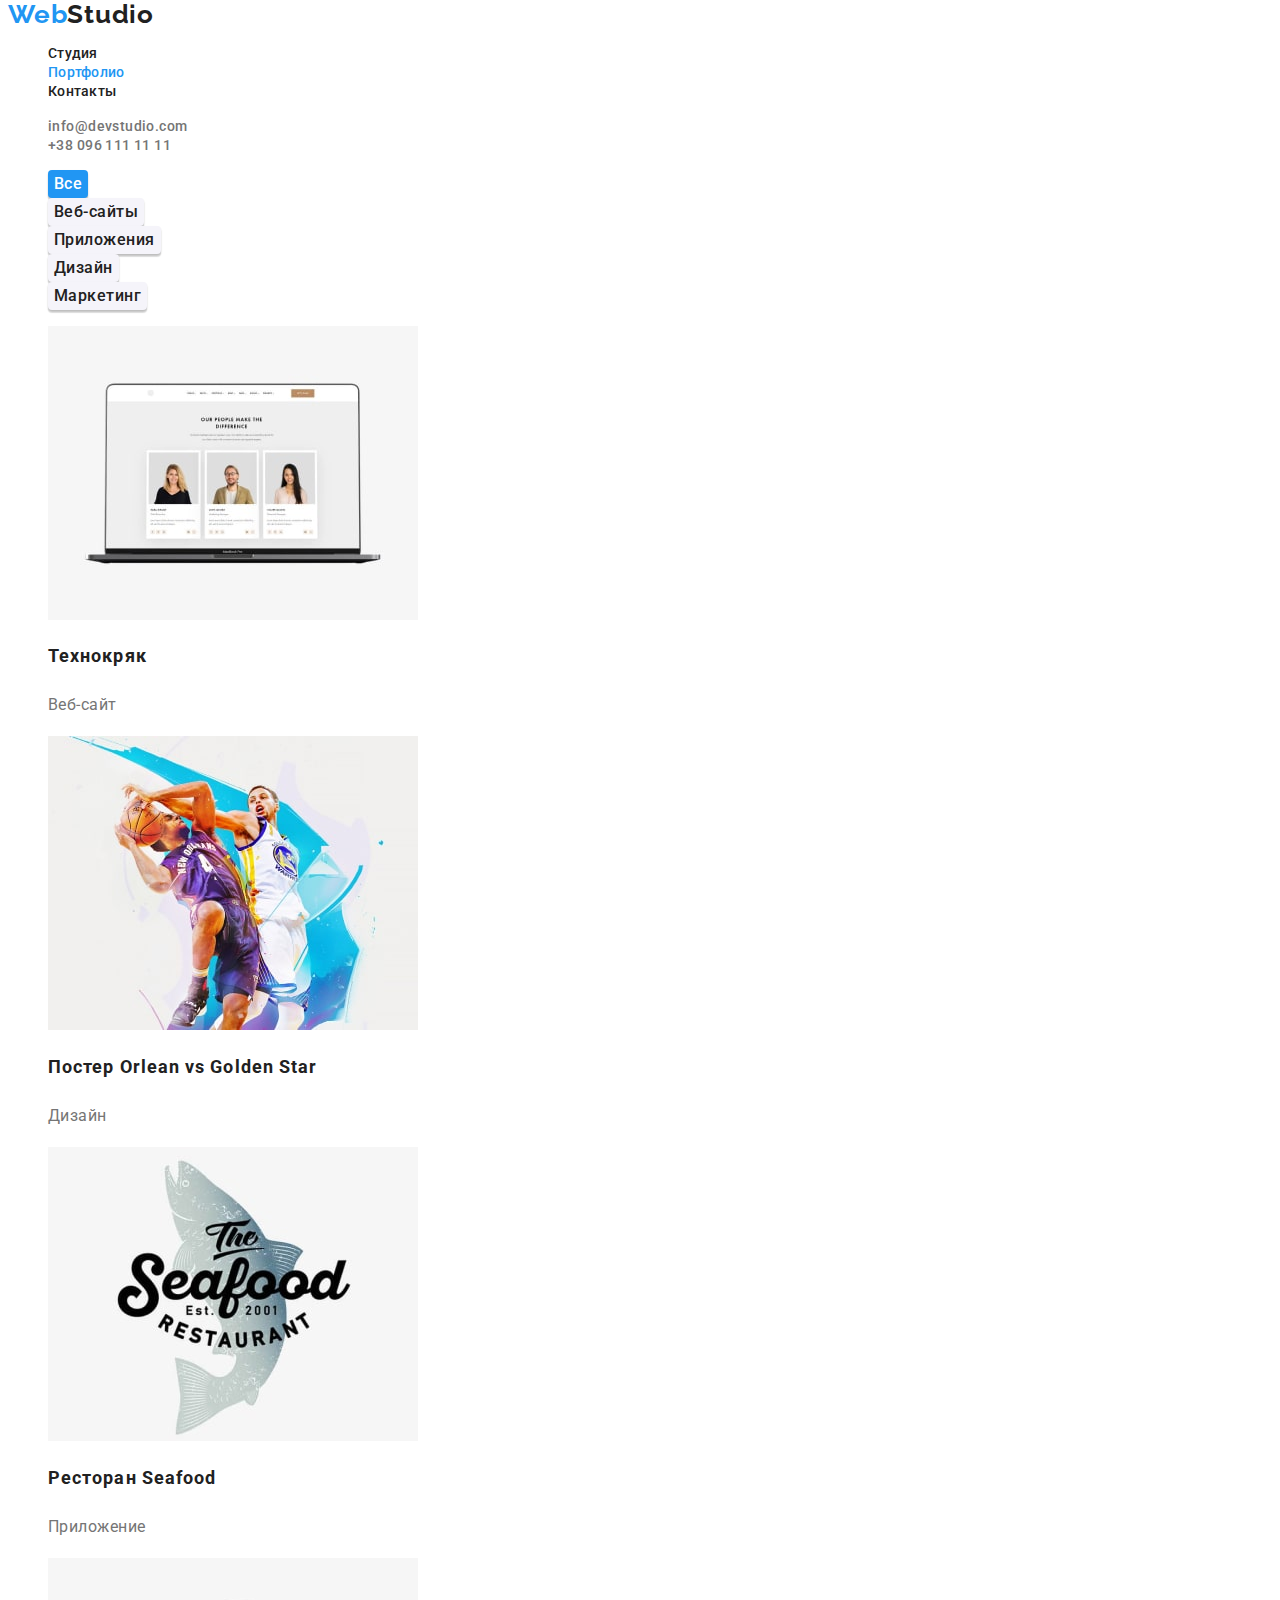
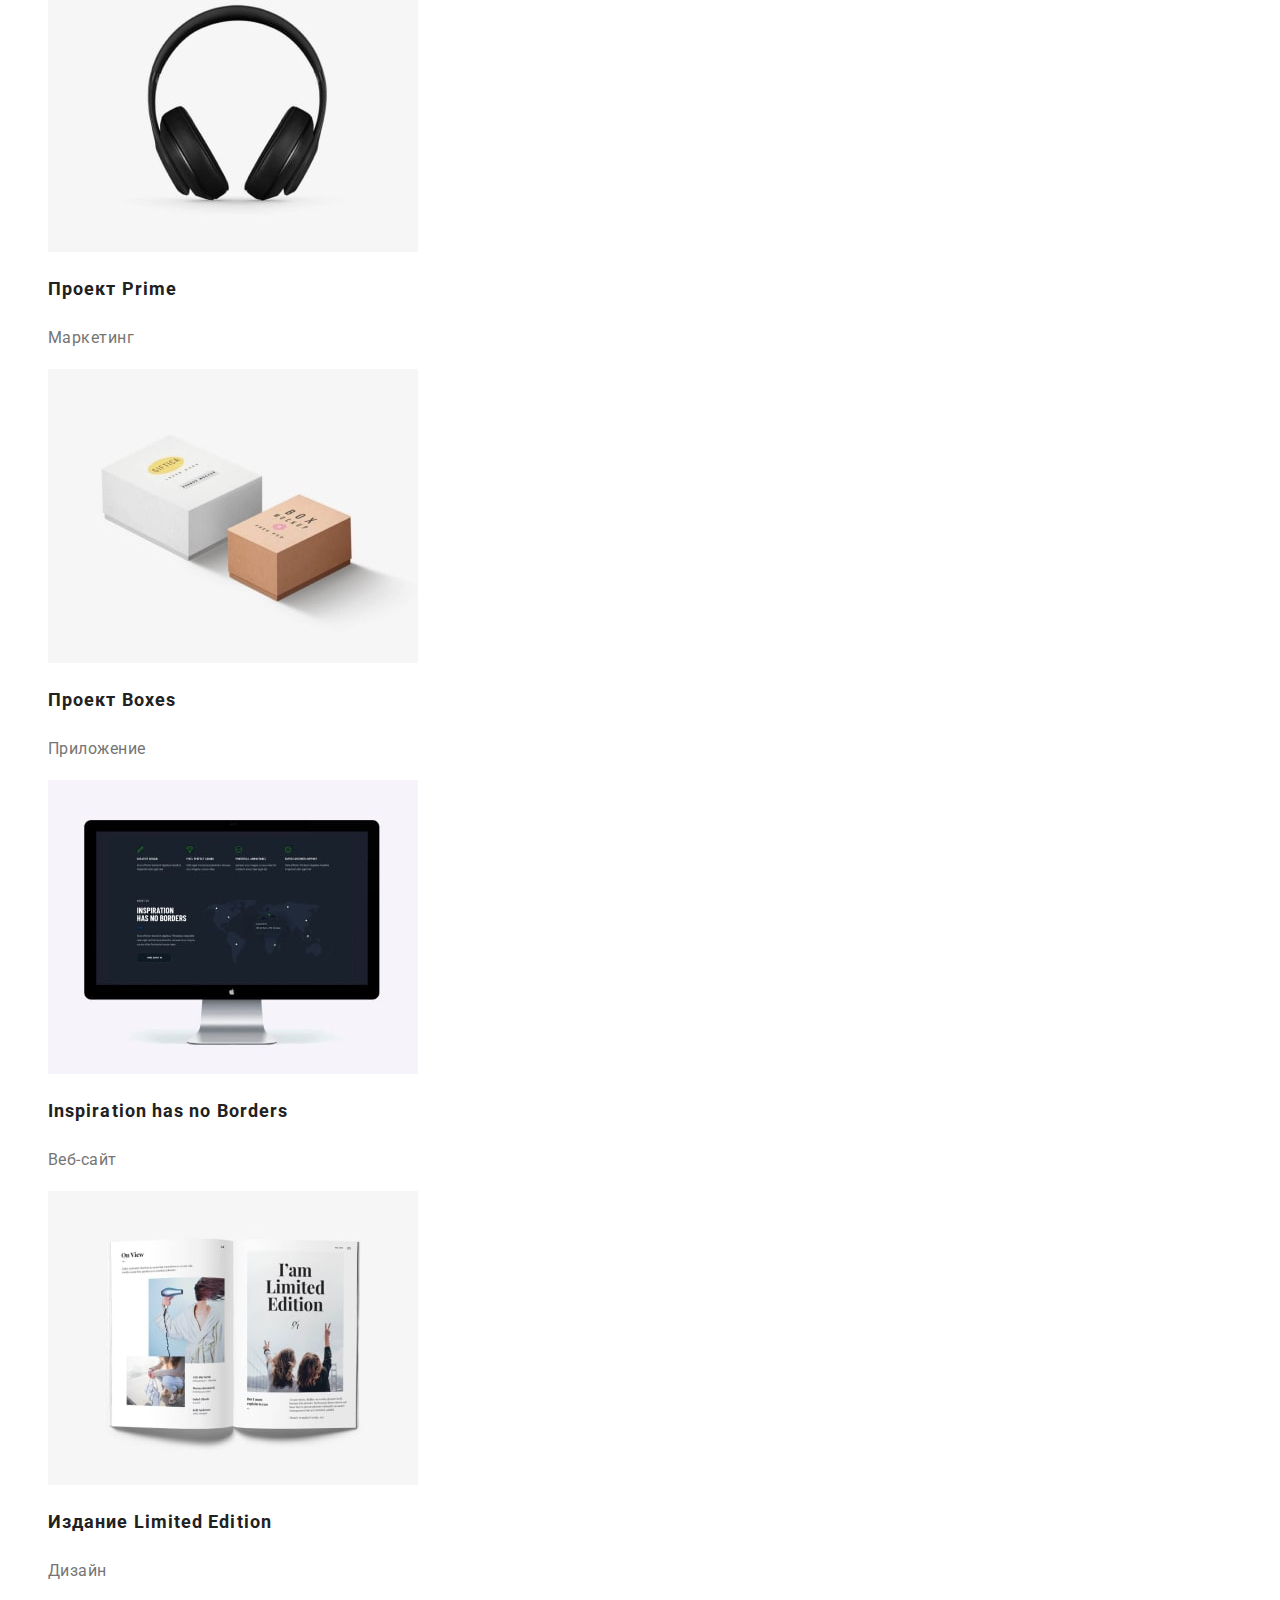
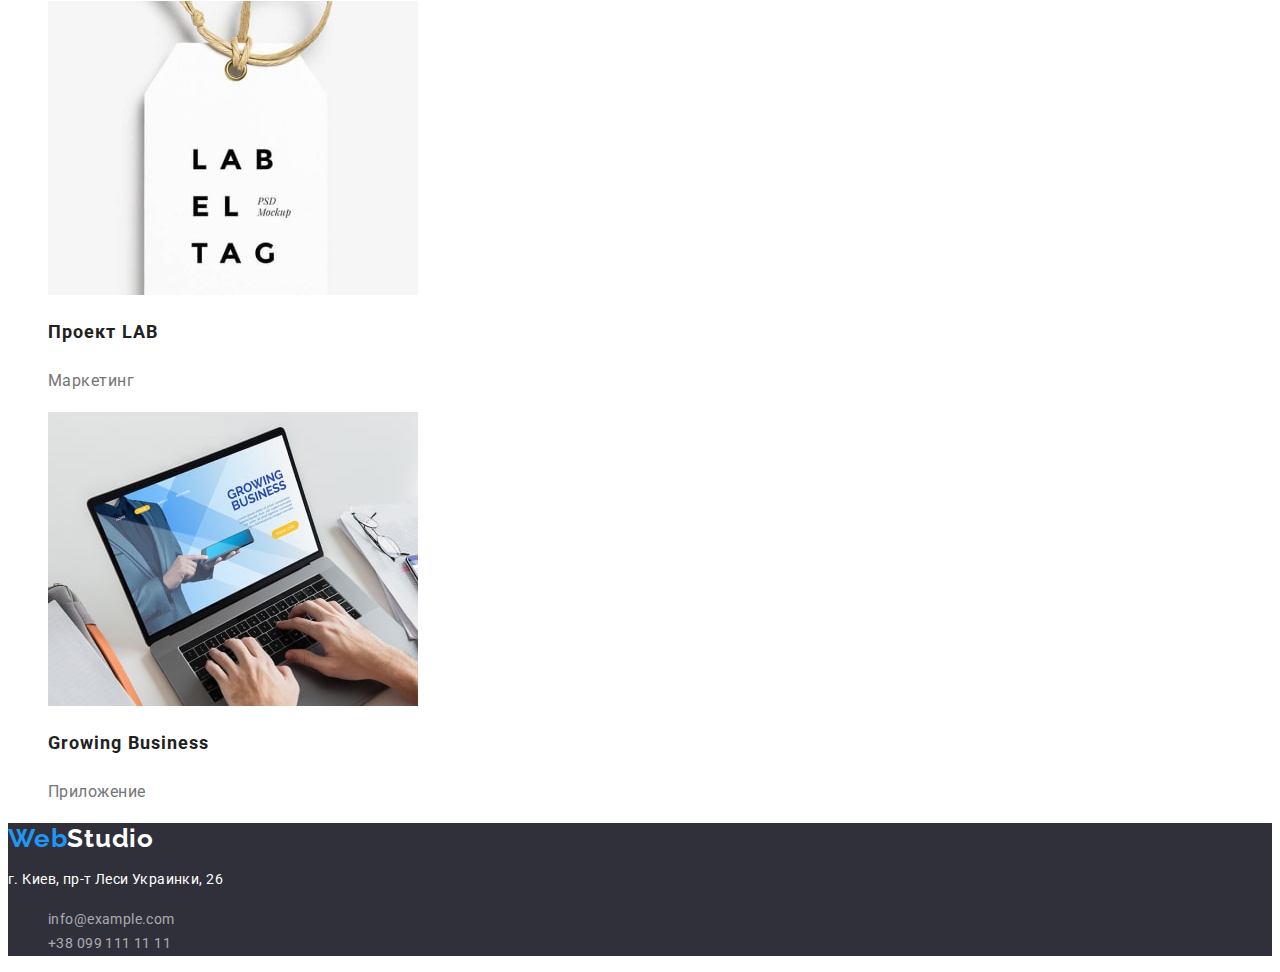
==== portfolio.html @ 0493df03 "add normalize" ====
<!DOCTYPE html>
<html lang="ru">
  <head>
    <meta charset="UTF-8" />
    <meta http-equiv="X-UA-Compatible" content="IE=edge" />
    <meta name="viewport" content="width=device-width, initial-scale=1.0" />
    <title>WebStudio</title>
    <link rel="preconnect" href="https://fonts.googleapis.com" />
    <link rel="preconnect" href="https://fonts.gstatic.com" crossorigin />
    <link
      href="https://fonts.googleapis.com/css2?family=Raleway:wght@700&family=Roboto:wght@400;500;700;900&display=swap"
      rel="stylesheet"
    />
    <link
      rel="stylesheet"
      href="https://cdnjs.cloudflare.com/ajax/libs/modern-normalize/1.1.0/modern-normalize.min.css"
      integrity="sha512-wpPYUAdjBVSE4KJnH1VR1HeZfpl1ub8YT/NKx4PuQ5NmX2tKuGu6U/JRp5y+Y8XG2tV+wKQpNHVUX03MfMFn9Q=="
      crossorigin="anonymous"
      referrerpolicy="no-referrer"
    />
    <link rel="stylesheet" href="./css/styles.css" />
  </head>
  <body>
    <header class="header">
      <a href="./index.html" lang="en" class="header-web link"
        >Web<span class="header-studio">Studio</span>
      </a>
      <nav>
        <ul class="header-list list">
          <li><a href="./index.html" class="header-item link">Студия</a></li>
          <li><a href="./portfolio.html" class="header-item link current">Портфолио</a></li>
          <li><a href="#" class="header-item link">Контакты</a></li>
        </ul>
      </nav>
      <ul class="header-nav list">
        <li>
          <a href="mailto:info@devstudio.com" class="header-email link">info@devstudio.com</a>
        </li>
        <li><a href="tel:+380961111111" class="header-tel link">+38 096 111 11 11</a></li>
      </ul>
    </header>
    <main>
      <section>
        <h1 class="hidden-title visually-hidden">Портфолио</h1>
        <ul class="portfolio-list list">
          <li class="button-item">
            <button type="button" class="portfolio-btn primary pointer">Все</button>
          </li>
          <li class="button-item">
            <button type="button" class="portfolio-btn pointer">Веб-сайты</button>
          </li>
          <li class="button-item">
            <button type="button" class="portfolio-btn pointer">Приложения</button>
          </li>
          <li class="button-item">
            <button type="button" class="portfolio-btn pointer">Дизайн</button>
          </li>
          <li class="button-item">
            <button type="button" class="portfolio-btn pointer">Маркетинг</button>
          </li>
        </ul>
        <ul class="card list">
          <li class="card-item">
            <img src="./images/portfolio-img-1.jpg" alt="website" width="370" height="294" />
            <h2 class="card-subtitle">Технокряк</h2>
            <p class="card-text">Веб-сайт</p>
          </li>
          <li class="card-item">
            <img src="./images/portfolio-img-2.jpg" alt="poster" width="370" height="294" />
            <h2 class="card-subtitle">Постер <span lang="en">Orlean vs Golden Star</span></h2>
            <p class="card-text">Дизайн</p>
          </li>
          <li class="card-item">
            <img src="./images/portfolio-img-3.jpg" alt="restaurant" width="370" height="294" />
            <h2 class="card-subtitle">Ресторан <span lang="en">Seafood</span></h2>
            <p class="card-text">Приложение</p>
          </li>
          <li class="card-item">
            <img src="./images/portfolio-img-4.jpg" alt="headphones" width="370" height="294" />
            <h2 class="card-subtitle">Проект <span lang="en">Prime</span></h2>
            <p class="card-text">Маркетинг</p>
          </li>
          <li class="card-item">
            <img src="./images/portfolio-img-5.jpg" alt="boxes" width="370" height="294" />
            <h2 class="card-subtitle">Проект <span lang="en">Boxes</span></h2>
            <p class="card-text">Приложение</p>
          </li>
          <li class="card-item">
            <img src="./images/portfolio-img-6.jpg" alt="monitor" width="370" height="294" />
            <h2 lang="en" class="card-subtitle">Inspiration has no Borders</h2>
            <p class="card-text">Веб-сайт</p>
          </li>
          <li class="card-item">
            <img src="./images/portfolio-img-7.jpg" alt="book edition" width="370" height="294" />
            <h2 class="card-subtitle">Издание <span lang="en">Limited Edition</span></h2>
            <p class="card-text">Дизайн</p>
          </li>
          <li class="card-item">
            <img src="./images/portfolio-img-8.jpg" alt="project" width="370" height="294" />
            <h2 class="card-subtitle">Проект <span lang="en">LAB</span></h2>
            <p class="card-text">Маркетинг</p>
          </li>
          <li class="card-item">
            <img src="./images/portfolio-img-9.jpg" alt="laptop" width="370" height="294" />
            <h2 lang="en" class="card-subtitle">Growing Business</h2>
            <p class="card-text">Приложение</p>
          </li>
        </ul>
      </section>
    </main>
    <footer class="footer">
      <a href="./index.html" lang="en" class="footer-web link"
        >Web<span class="footer-studio">Studio</span>
      </a>
      <address class="foooter-addresss">
        <p class="footer-text">г. Киев, пр-т Леси Украинки, 26</p>
        <ul class="footer-list list">
          <li><a href="mailto:info@example.com" class="footer-email link">info@example.com</a></li>
          <li><a href="tel:+380991111111" class="footer-tel link">+38 099 111 11 11</a></li>
        </ul>
      </address>
    </footer>
  </body>
</html>
---- css/styles.css ----
:root {
  --background-color: #ffffff;
  --primary-text-color: #757575;
  --title-text-color: #212121;
  --accent-color: #2196f3;
  --primary-btn-color: #ffffff;
  --background-btn-color: #2196f3;
  --accent-bnt-color: #188ce8;
  --background-main-color: #2f303a;
  --main-title-color: #ffffff;
  --section-team-color: #f5f4fa;
  --footer-tel-color: #d9d9d9;
}
body {
  background-color: var(--background-color);
  color: var(--primary-text-color);
  font-family: 'Roboto', sans-serif;
}
.list {
  list-style: none;
}
.link {
  text-decoration: none;
}
.visually-hidden {
  position: absolute;
  width: 1px;
  height: 1px;
  margin: -1px;
  border: 0;
  padding: 0;
  white-space: nowrap;
  clip-path: inset(100%);
  clip: rect(0 0 0 0);
  overflow: hidden;
}
.header {
  background-color: var(--background-color);
}
.header-web {
  font-family: 'Raleway';
  font-style: normal;
  font-weight: 700;
  font-size: 26px;
  line-height: 1.9px;
  letter-spacing: 0.03em;
  color: var(--accent-color);
}
.header-studio {
  font-family: 'Raleway';
  font-style: normal;
  font-weight: 700;
  font-size: 26px;
  line-height: 1.9px;
  letter-spacing: 0.03em;
  color: var(--title-text-color);
}
.header-item {
  font-weight: 500;
  font-size: 14px;
  line-height: 1.14;
  letter-spacing: 0.02em;
  color: var(--title-text-color);
}
.header-item.current,
.header-item:hover,
.header-item:focus,
.header-email:hover,
.header-email:focus,
.header-tel:hover,
.header-tel:focus,
.footer-email:hover,
.footer-email:focus,
.tel:hover,
.tel:focus,
.footer-tel:hover,
.footer-tel:focus {
  color: var(--accent-color);
}

.header-email,
.header-tel {
  font-style: normal;
  font-weight: 500;
  font-size: 14px;
  line-height: 1.14;
  letter-spacing: 0.03em;
  color: var(--primary-text-color);
}

.main,
.footer {
  background-color: var(--background-main-color);
}
.main-title {
  font-weight: 900;
  font-size: 44px;
  line-height: 1.36;
  text-align: center;
  letter-spacing: 0.06em;
  text-transform: uppercase;
  color: var(--main-title-color);
}
.main-btn {
  background: var(--background-btn-color);
  box-shadow: 0px 4px 4px rgba(0, 0, 0, 0.15);
  border-radius: 4px;
  font-family: inherit;
  font-weight: 700;
  font-size: 16px;
  line-height: 1.88;
  display: flex;
  align-items: center;
  text-align: center;
  letter-spacing: 0.06em;
  color: var(--primary-btn-color);
  border: 0;
  cursor: pointer;
}
.main-btn:hover,
.main-btn:focus {
  background-color: var(--accent-bnt-color);
}

/* секции*/
.item-subtitle {
  font-weight: 700;
  font-size: 14px;
  line-height: 1.14;
  letter-spacing: 0.03em;
  text-transform: uppercase;
  color: var(--title-text-color);
}
.section-item {
  background-color: var(--background-color);
  box-shadow: 0px 1px 3px rgba(0, 0, 0, 0.12), 0px 1px 1px rgba(0, 0, 0, 0.14),
    0px 2px 1px rgba(0, 0, 0, 0.2);
  border-radius: 0px 0px 4px 4px;
}
.section-text {
  font-size: 14px;
  line-height: 1.71;
  letter-spacing: 0.03em;
  color: var(--primary-text-color);
}
.section-team {
  background-color: var(--section-team-color);
}
.title {
  font-weight: 700;
  font-size: 36px;
  line-height: 1.16;
  text-align: center;
  letter-spacing: 0.03em;
  color: var(--title-text-color);
}
.title-name {
  font-weight: 500;
  font-size: 16px;
  line-height: 1.18;
  text-align: center;
  letter-spacing: 0.03em;
  color: var(--title-text-color);
}
.title-work {
  font-size: 16px;
  line-height: 1.18;
  text-align: center;
  letter-spacing: 0.03em;
  color: var(--primary-text-color);
}
.tel {
  font-style: normal;
  font-size: 14px;
  line-height: 1.71;
  letter-spacing: 0.03em;
  color: var(--footer-tel-color);
}
/* button potfolio*/
.portfolio-list {
  color: var(--title-text-color);
}
.portfolio-btn {
  box-shadow: 0px 3px 1px rgba(0, 0, 0, 0.1), 0px 1px 2px rgba(0, 0, 0, 0.08),
    0px 2px 2px rgba(0, 0, 0, 0.12);
  border-radius: 4px;
  background-color: #f5f4fa;
  border: 0;
  font-family: inherit;
  font-style: normal;
  font-weight: 500;
  font-size: 16px;
  line-height: 1.62;
  text-align: center;
  letter-spacing: 0.03em;
  color: var(--title-text-color);
}
.portfolio-btn:hover,
.portfolio-btn:focus {
  background-color: var(--background-btn-color);
  color: var(--primary-btn-color);
}
.portfolio-btn.primary {
  background-color: var(--background-btn-color);
  color: var(--primary-btn-color);
  box-shadow: 0px 3px 1px rgba(0, 0, 0, 0.1), 0px 1px 2px rgba(0, 0, 0, 0.08),
    0px 2px 2px rgba(0, 0, 0, 0.12);
  border-radius: 4px;
}
.card-subtitle {
  font-weight: 700;
  font-size: 18px;
  line-height: 2;
  letter-spacing: 0.06em;
  color: var(--title-text-color);
}
.card-text {
  font-size: 16px;
  line-height: 1.87;
  letter-spacing: 0.03em;
  color: var(--primary-text-color);
}
/*footer*/
.footer-web {
  font-family: 'Raleway';
  font-style: normal;
  font-weight: 700;
  font-size: 26px;
  line-height: 1.19;
  letter-spacing: 0.03em;
  color: var(--accent-color);
}
.footer-studio {
  font-family: 'Raleway';
  font-style: normal;
  font-weight: 700;
  font-size: 26px;
  line-height: 1.19;
  letter-spacing: 0.03em;
  color: var(--main-title-color);
}
.footer-text {
  font-style: normal;
  font-size: 14px;
  line-height: 1.71;
  letter-spacing: 0.03em;
  color: var(--main-title-color);
}
.footer-email,
.footer-tel {
  font-style: normal;
  font-size: 14px;
  line-height: 1.71;
  letter-spacing: 0.03em;
  color: rgba(255, 255, 255, 0.6);
}
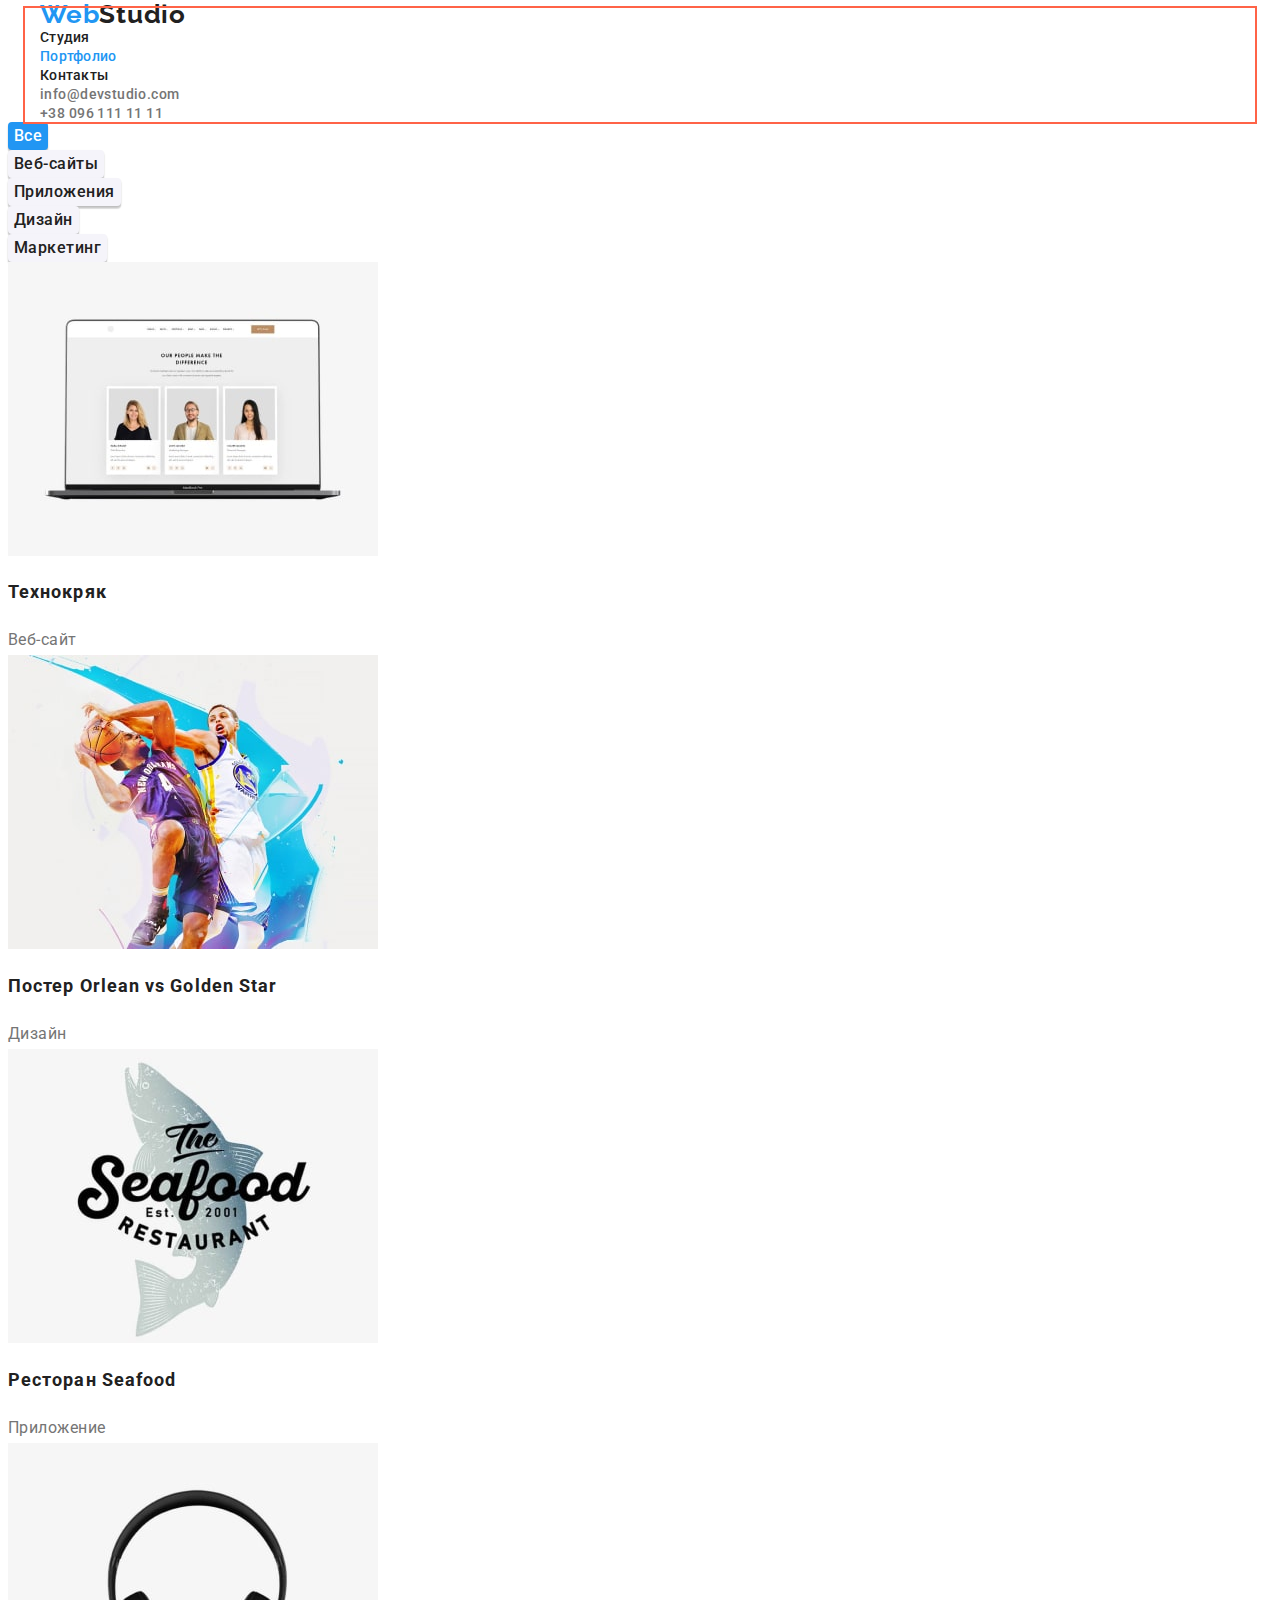
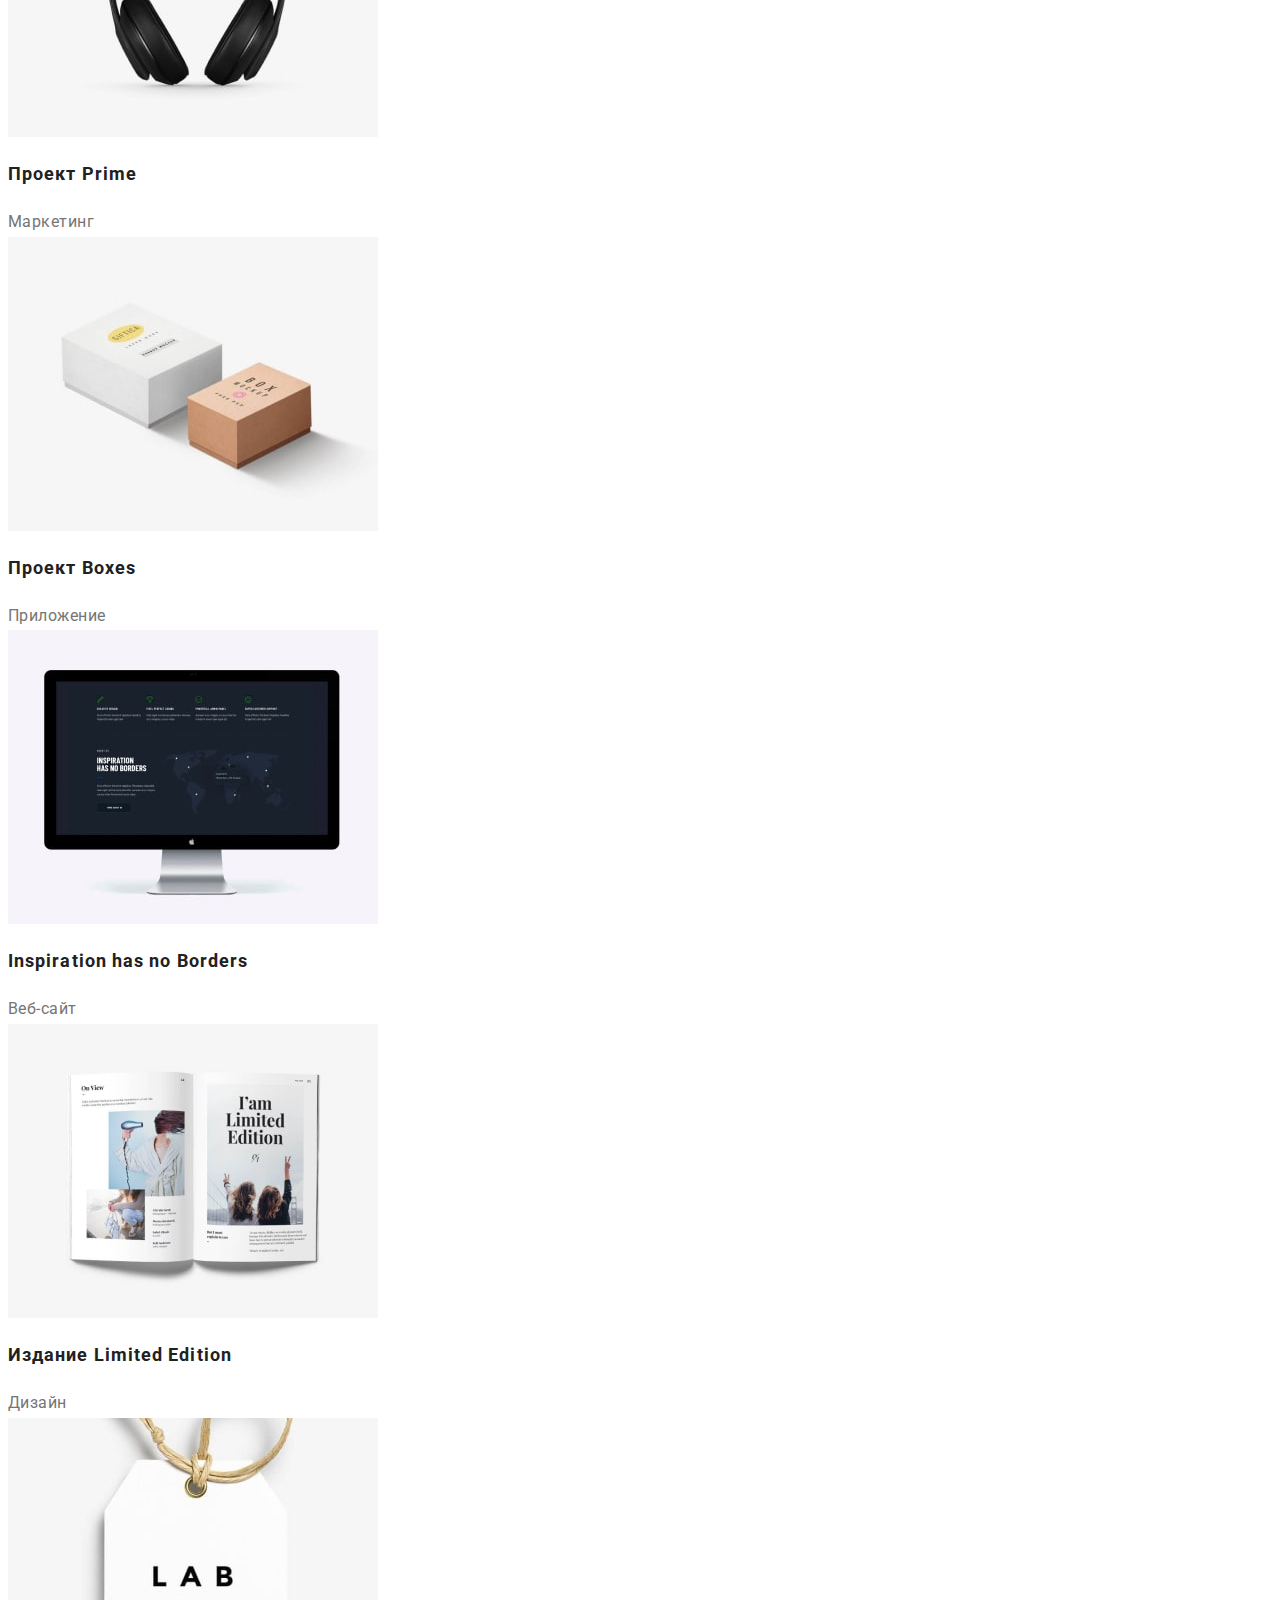
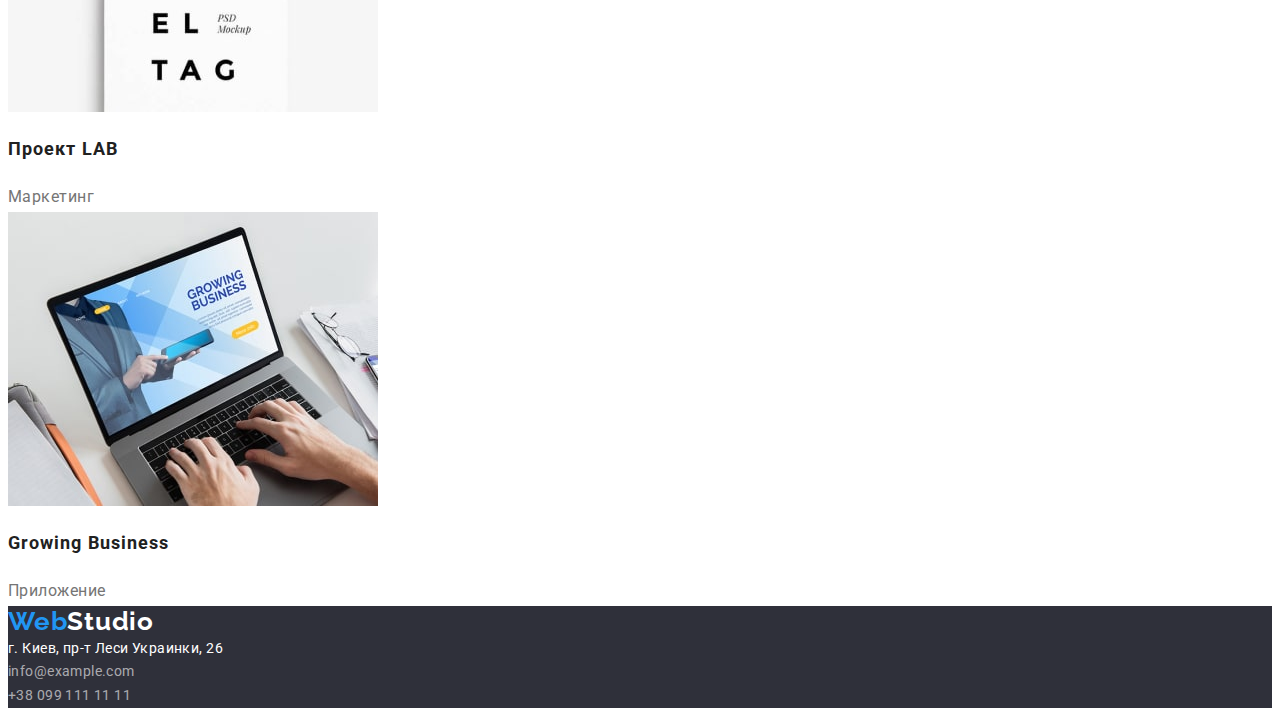
==== commit 847392a6: "positioning studia" ====
--- a/portfolio.html
+++ b/portfolio.html
@@ -22,22 +22,24 @@
   </head>
   <body>
     <header class="header">
-      <a href="./index.html" lang="en" class="header-web link"
-        >Web<span class="header-studio">Studio</span>
-      </a>
-      <nav>
-        <ul class="header-list list">
-          <li><a href="./index.html" class="header-item link">Студия</a></li>
-          <li><a href="./portfolio.html" class="header-item link current">Портфолио</a></li>
-          <li><a href="#" class="header-item link">Контакты</a></li>
+      <div class="container">
+        <nav>
+          <a href="./index.html" lang="en" class="header-web link"
+            >Web<span class="header-studio">Studio</span>
+          </a>
+          <ul class="header-list list">
+            <li><a href="./index.html" class="header-item link">Студия</a></li>
+            <li><a href="./portfolio.html" class="header-item link current">Портфолио</a></li>
+            <li><a href="#" class="header-item link">Контакты</a></li>
+          </ul>
+        </nav>
+        <ul class="header-nav list">
+          <li>
+            <a href="mailto:info@devstudio.com" class="header-email link">info@devstudio.com</a>
+          </li>
+          <li><a href="tel:+380961111111" class="header-tel link">+38 096 111 11 11</a></li>
         </ul>
-      </nav>
-      <ul class="header-nav list">
-        <li>
-          <a href="mailto:info@devstudio.com" class="header-email link">info@devstudio.com</a>
-        </li>
-        <li><a href="tel:+380961111111" class="header-tel link">+38 096 111 11 11</a></li>
-      </ul>
+      </div>
     </header>
     <main>
       <section>
--- a/css/styles.css
+++ b/css/styles.css
@@ -17,6 +17,8 @@
   font-family: 'Roboto', sans-serif;
 }
 .list {
+  margin: 0;
+  padding: 0;
   list-style: none;
 }
 .link {
@@ -37,6 +39,27 @@
 .header {
   background-color: var(--background-color);
 }
+p,
+h1,
+h1,
+h3,
+h4,
+h5,
+h6 {
+  margin: 0;
+}
+ul {
+  margin: 0;
+  padding-left: 0;
+}
+.container {
+  margin-left: auto;
+  margin-right: auto;
+  max-width: 1200px;
+  padding-left: 15px;
+  padding-right: 15px;
+  outline: 2px solid tomato;
+}
 .header-web {
   font-family: 'Raleway';
   font-style: normal;
@@ -56,6 +79,8 @@
   color: var(--title-text-color);
 }
 .header-item {
+  margin-left: auto;
+
   font-weight: 500;
   font-size: 14px;
   line-height: 1.14;
@@ -88,11 +113,22 @@
   color: var(--primary-text-color);
 }
 
-.main,
+.main {
+  background-color: var(--background-main-color);
+  padding-top: 200px;
+  padding-bottom: 200px;
+}
+
 .footer {
   background-color: var(--background-main-color);
 }
+
+.main .container {
+  width: 696px;
+}
 .main-title {
+  margin-bottom: 30px;
+
   font-weight: 900;
   font-size: 44px;
   line-height: 1.36;
@@ -102,6 +138,10 @@
   color: var(--main-title-color);
 }
 .main-btn {
+  display: block;
+  margin: 0 auto;
+  padding: 10px 32px;
+
   background: var(--background-btn-color);
   box-shadow: 0px 4px 4px rgba(0, 0, 0, 0.15);
   border-radius: 4px;
@@ -123,7 +163,16 @@
 }
 
 /* секции*/
+.features {
+  padding: 94px 0;
+}
+.work {
+  padding-bottom: 94px;
+}
+
 .item-subtitle {
+  margin-bottom: 10px;
+
   font-weight: 700;
   font-size: 14px;
   line-height: 1.14;
@@ -144,9 +193,14 @@
   color: var(--primary-text-color);
 }
 .section-team {
+  padding-bottom: 94px;
   background-color: var(--section-team-color);
 }
 .title {
+  padding-top: 94px;
+  margin-top: 0;
+  margin-bottom: 50px;
+
   font-weight: 700;
   font-size: 36px;
   line-height: 1.16;
@@ -155,6 +209,9 @@
   color: var(--title-text-color);
 }
 .title-name {
+  margin-top: 30px;
+  margin-bottom: 10px;
+
   font-weight: 500;
   font-size: 16px;
   line-height: 1.18;
@@ -163,6 +220,7 @@
   color: var(--title-text-color);
 }
 .title-work {
+  padding-bottom: 30px;
   font-size: 16px;
   line-height: 1.18;
   text-align: center;
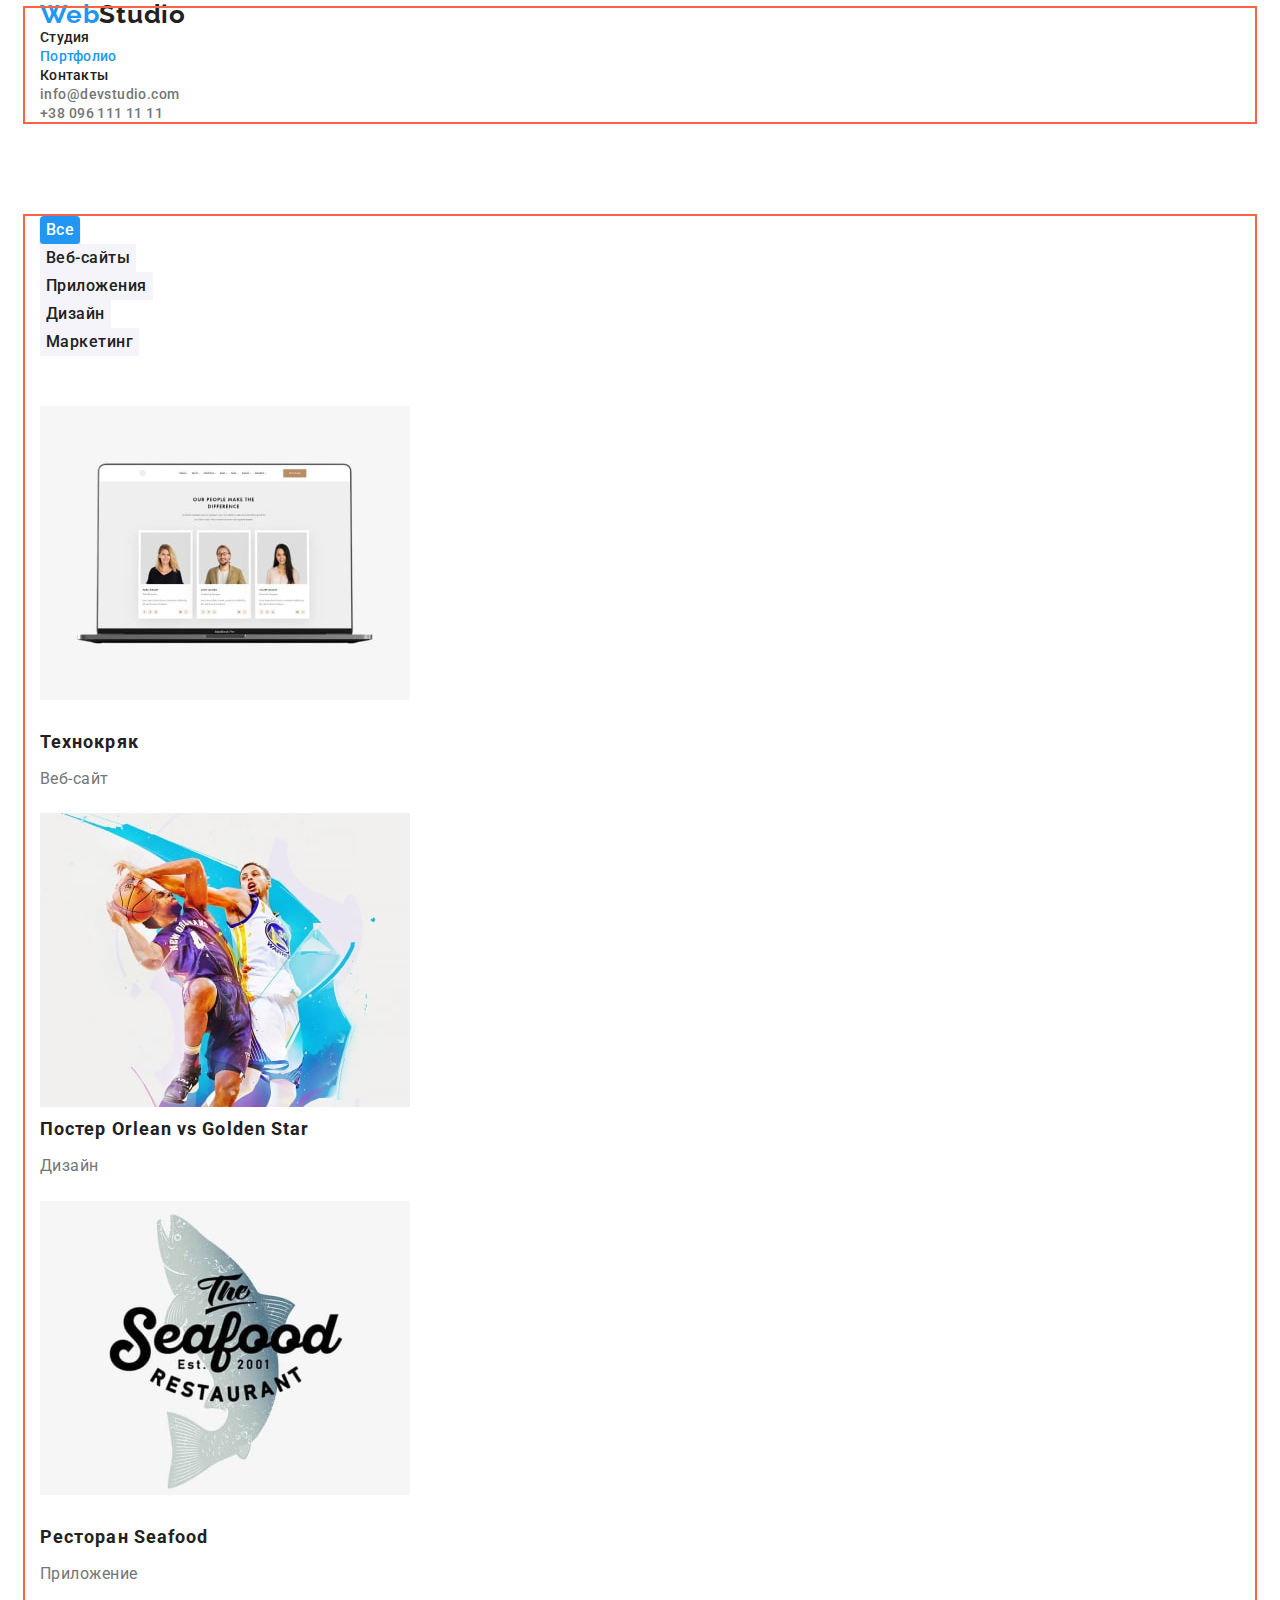
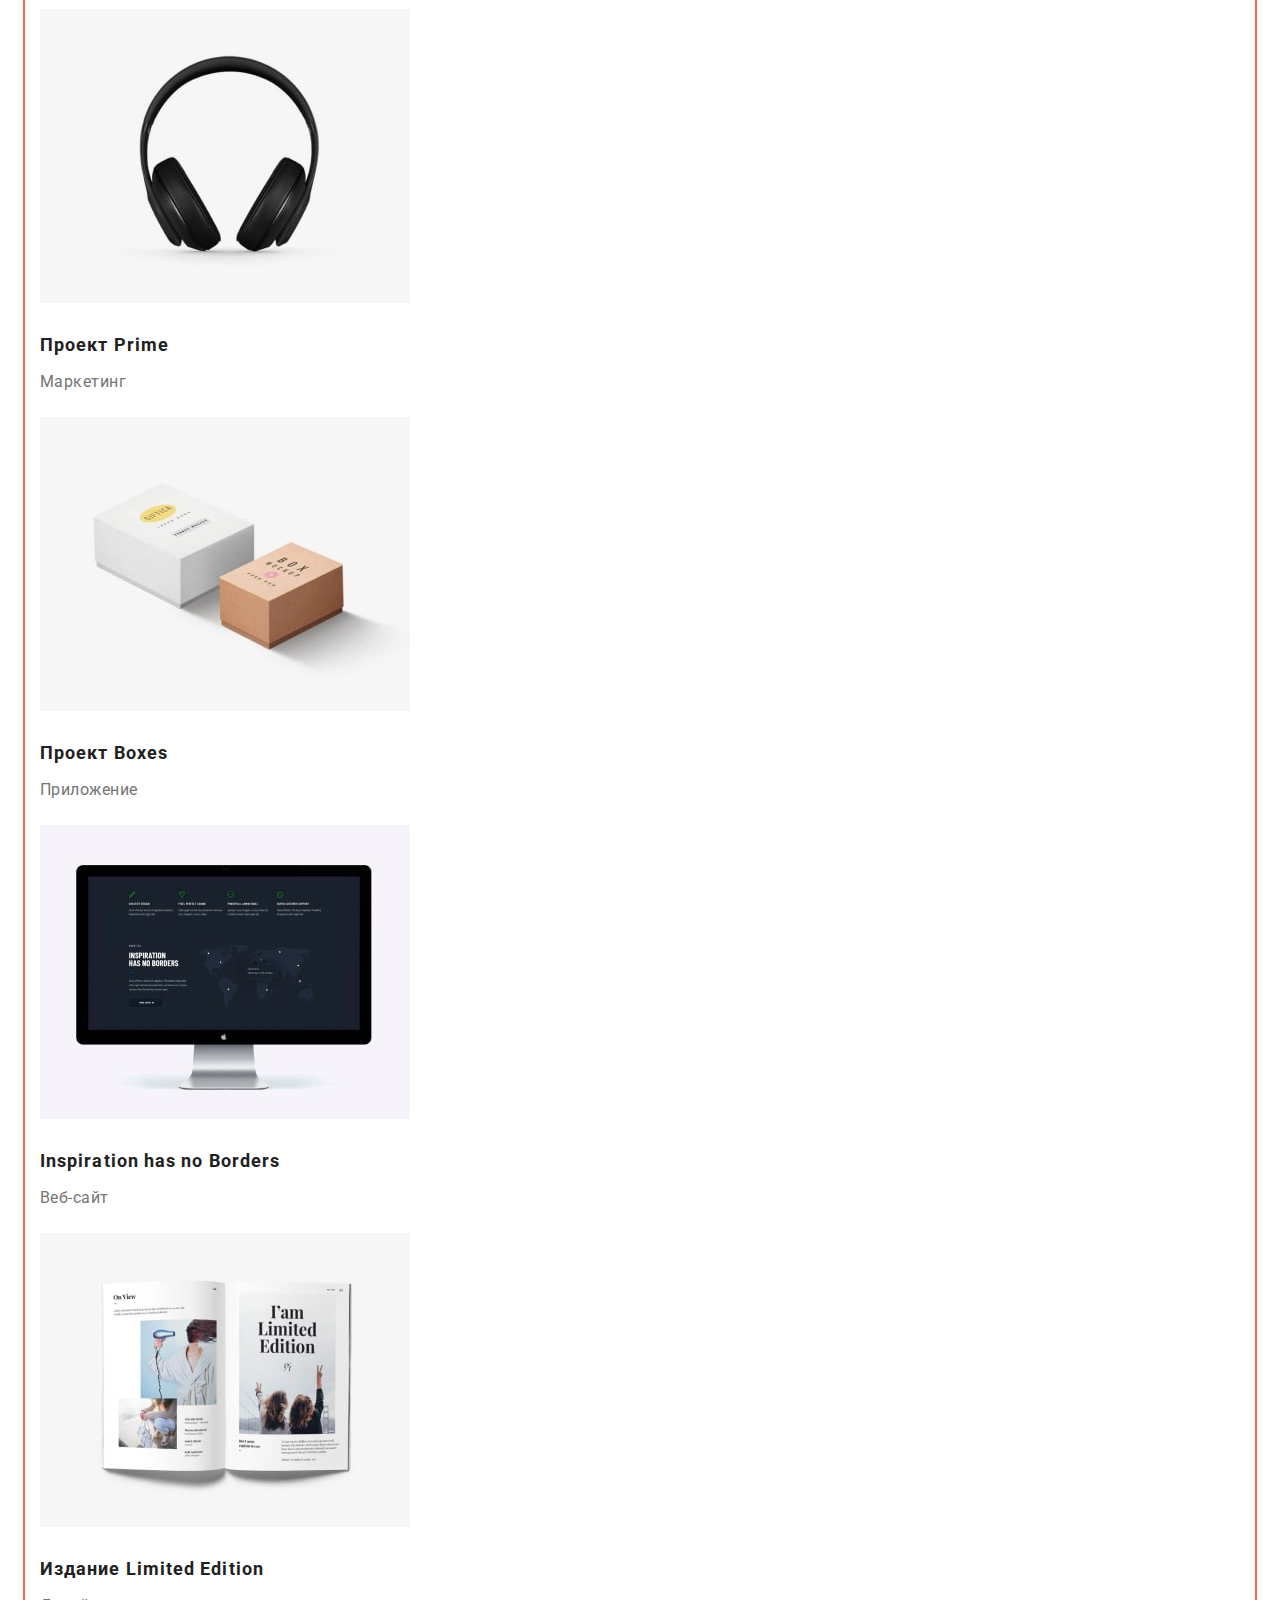
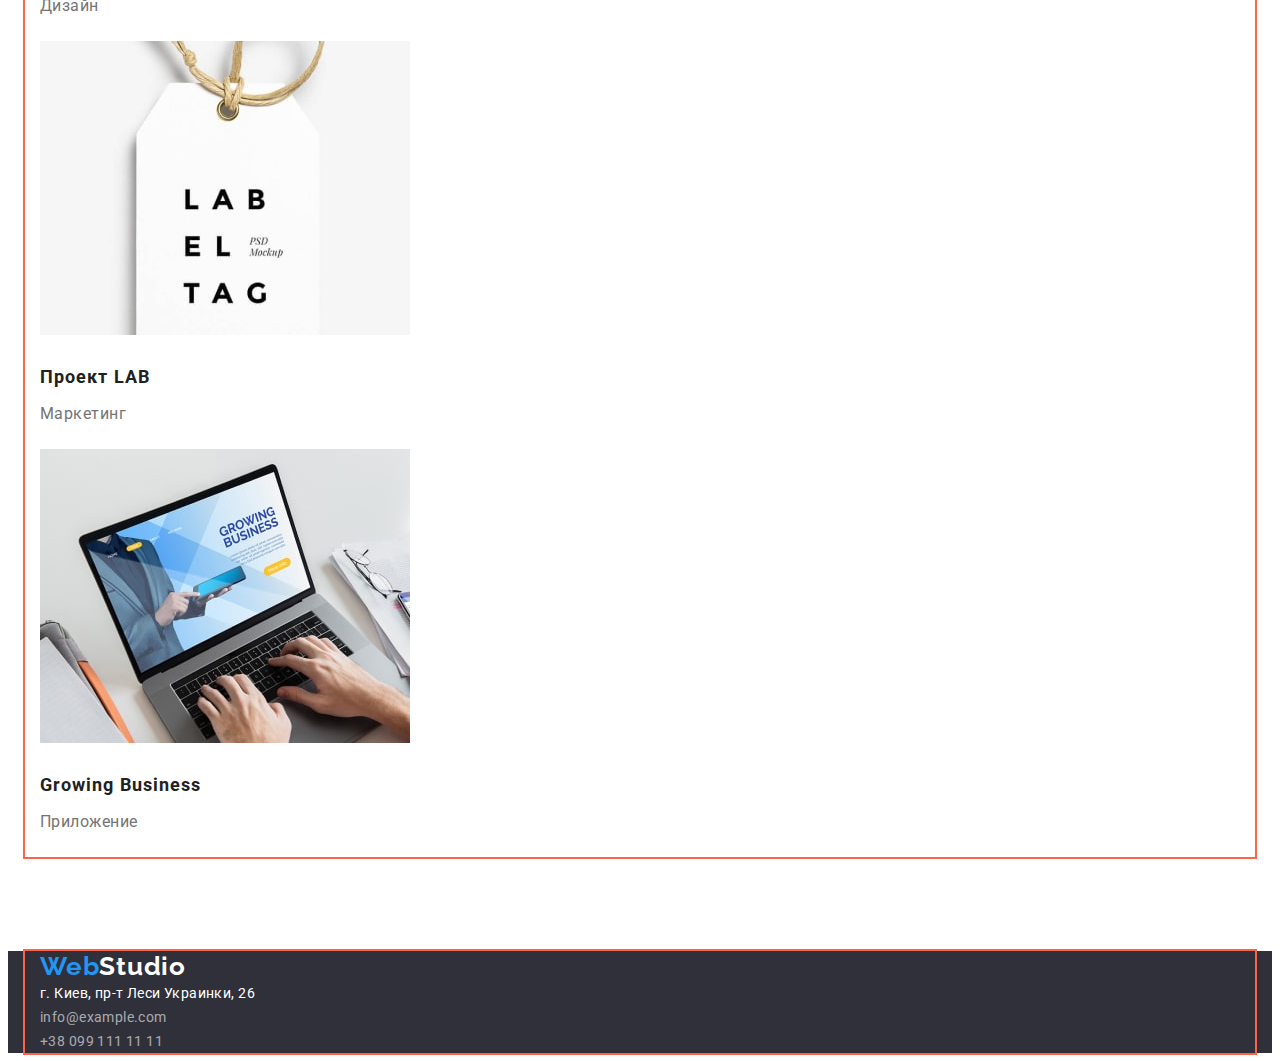
==== commit 7e813b9f: "positioning portfolio" ====
--- a/portfolio.html
+++ b/portfolio.html
@@ -21,7 +21,7 @@
     <link rel="stylesheet" href="./css/styles.css" />
   </head>
   <body>
-    <header class="header">
+    <header class="header page-header">
       <div class="container">
         <nav>
           <a href="./index.html" lang="en" class="header-web link"
@@ -42,85 +42,139 @@
       </div>
     </header>
     <main>
-      <section>
-        <h1 class="hidden-title visually-hidden">Портфолио</h1>
-        <ul class="portfolio-list list">
-          <li class="button-item">
-            <button type="button" class="portfolio-btn primary pointer">Все</button>
-          </li>
-          <li class="button-item">
-            <button type="button" class="portfolio-btn pointer">Веб-сайты</button>
-          </li>
-          <li class="button-item">
-            <button type="button" class="portfolio-btn pointer">Приложения</button>
-          </li>
-          <li class="button-item">
-            <button type="button" class="portfolio-btn pointer">Дизайн</button>
-          </li>
-          <li class="button-item">
-            <button type="button" class="portfolio-btn pointer">Маркетинг</button>
-          </li>
-        </ul>
-        <ul class="card list">
-          <li class="card-item">
-            <img src="./images/portfolio-img-1.jpg" alt="website" width="370" height="294" />
-            <h2 class="card-subtitle">Технокряк</h2>
-            <p class="card-text">Веб-сайт</p>
-          </li>
-          <li class="card-item">
-            <img src="./images/portfolio-img-2.jpg" alt="poster" width="370" height="294" />
-            <h2 class="card-subtitle">Постер <span lang="en">Orlean vs Golden Star</span></h2>
-            <p class="card-text">Дизайн</p>
-          </li>
-          <li class="card-item">
-            <img src="./images/portfolio-img-3.jpg" alt="restaurant" width="370" height="294" />
-            <h2 class="card-subtitle">Ресторан <span lang="en">Seafood</span></h2>
-            <p class="card-text">Приложение</p>
-          </li>
-          <li class="card-item">
-            <img src="./images/portfolio-img-4.jpg" alt="headphones" width="370" height="294" />
-            <h2 class="card-subtitle">Проект <span lang="en">Prime</span></h2>
-            <p class="card-text">Маркетинг</p>
-          </li>
-          <li class="card-item">
-            <img src="./images/portfolio-img-5.jpg" alt="boxes" width="370" height="294" />
-            <h2 class="card-subtitle">Проект <span lang="en">Boxes</span></h2>
-            <p class="card-text">Приложение</p>
-          </li>
-          <li class="card-item">
-            <img src="./images/portfolio-img-6.jpg" alt="monitor" width="370" height="294" />
-            <h2 lang="en" class="card-subtitle">Inspiration has no Borders</h2>
-            <p class="card-text">Веб-сайт</p>
-          </li>
-          <li class="card-item">
-            <img src="./images/portfolio-img-7.jpg" alt="book edition" width="370" height="294" />
-            <h2 class="card-subtitle">Издание <span lang="en">Limited Edition</span></h2>
-            <p class="card-text">Дизайн</p>
-          </li>
-          <li class="card-item">
-            <img src="./images/portfolio-img-8.jpg" alt="project" width="370" height="294" />
-            <h2 class="card-subtitle">Проект <span lang="en">LAB</span></h2>
-            <p class="card-text">Маркетинг</p>
-          </li>
-          <li class="card-item">
-            <img src="./images/portfolio-img-9.jpg" alt="laptop" width="370" height="294" />
-            <h2 lang="en" class="card-subtitle">Growing Business</h2>
-            <p class="card-text">Приложение</p>
-          </li>
-        </ul>
+      <section class="projects">
+        <div class="container">
+          <h1 class="hidden-title visually-hidden">Портфолио</h1>
+          <ul class="portfolio-list list">
+            <li class="button-item">
+              <button type="button" class="portfolio-btn primary pointer">Все</button>
+            </li>
+            <li class="button-item">
+              <button type="button" class="portfolio-btn pointer">Веб-сайты</button>
+            </li>
+            <li class="button-item">
+              <button type="button" class="portfolio-btn pointer">Приложения</button>
+            </li>
+            <li class="button-item">
+              <button type="button" class="portfolio-btn pointer">Дизайн</button>
+            </li>
+            <li class="button-item">
+              <button type="button" class="portfolio-btn pointer">Маркетинг</button>
+            </li>
+          </ul>
+          <ul class="card list">
+            <li class="card-item">
+              <img
+                src="./images/portfolio-img-1.jpg"
+                alt="website"
+                width="370"
+                height="294"
+                class="card-link"
+              />
+              <h2 class="card-subtitle">Технокряк</h2>
+              <p class="card-text">Веб-сайт</p>
+            </li>
+            <li class="card-item">
+              <img src="./images/portfolio-img-2.jpg" alt="poster" width="370" height="294" />
+              <h2 class="card-subtitle">Постер <span lang="en">Orlean vs Golden Star</span></h2>
+              <p class="card-text">Дизайн</p>
+            </li>
+            <li class="card-item">
+              <img
+                src="./images/portfolio-img-3.jpg"
+                alt="restaurant"
+                width="370"
+                height="294"
+                class="card-link"
+              />
+              <h2 class="card-subtitle">Ресторан <span lang="en">Seafood</span></h2>
+              <p class="card-text">Приложение</p>
+            </li>
+            <li class="card-item">
+              <img
+                src="./images/portfolio-img-4.jpg"
+                alt="headphones"
+                width="370"
+                height="294"
+                class="card-link"
+              />
+              <h2 class="card-subtitle">Проект <span lang="en">Prime</span></h2>
+              <p class="card-text">Маркетинг</p>
+            </li>
+            <li class="card-item">
+              <img
+                src="./images/portfolio-img-5.jpg"
+                alt="boxes"
+                width="370"
+                height="294"
+                class="card-link"
+              />
+              <h2 class="card-subtitle">Проект <span lang="en">Boxes</span></h2>
+              <p class="card-text">Приложение</p>
+            </li>
+            <li class="card-item">
+              <img
+                src="./images/portfolio-img-6.jpg"
+                alt="monitor"
+                width="370"
+                height="294"
+                class="card-link"
+              />
+              <h2 lang="en" class="card-subtitle">Inspiration has no Borders</h2>
+              <p class="card-text">Веб-сайт</p>
+            </li>
+            <li class="card-item">
+              <img
+                src="./images/portfolio-img-7.jpg"
+                alt="book edition"
+                width="370"
+                height="294"
+                class="card-link"
+              />
+              <h2 class="card-subtitle">Издание <span lang="en">Limited Edition</span></h2>
+              <p class="card-text">Дизайн</p>
+            </li>
+            <li class="card-item">
+              <img
+                src="./images/portfolio-img-8.jpg"
+                alt="project"
+                width="370"
+                height="294"
+                class="card-link"
+              />
+              <h2 class="card-subtitle">Проект <span lang="en">LAB</span></h2>
+              <p class="card-text">Маркетинг</p>
+            </li>
+            <li class="card-item">
+              <img
+                src="./images/portfolio-img-9.jpg"
+                alt="laptop"
+                width="370"
+                height="294"
+                class="card-link"
+              />
+              <h2 lang="en" class="card-subtitle">Growing Business</h2>
+              <p class="card-text">Приложение</p>
+            </li>
+          </ul>
+        </div>
       </section>
     </main>
     <footer class="footer">
-      <a href="./index.html" lang="en" class="footer-web link"
-        >Web<span class="footer-studio">Studio</span>
-      </a>
-      <address class="foooter-addresss">
-        <p class="footer-text">г. Киев, пр-т Леси Украинки, 26</p>
-        <ul class="footer-list list">
-          <li><a href="mailto:info@example.com" class="footer-email link">info@example.com</a></li>
-          <li><a href="tel:+380991111111" class="footer-tel link">+38 099 111 11 11</a></li>
-        </ul>
-      </address>
+      <div class="container">
+        <a href="./index.html" lang="en" class="footer-web link"
+          >Web<span class="footer-studio">Studio</span>
+        </a>
+        <address class="foooter-addresss">
+          <p class="footer-text">г. Киев, пр-т Леси Украинки, 26</p>
+          <ul class="footer-list list">
+            <li>
+              <a href="mailto:info@example.com" class="footer-email link">info@example.com</a>
+            </li>
+            <li><a href="tel:+380991111111" class="footer-tel link">+38 099 111 11 11</a></li>
+          </ul>
+        </address>
+      </div>
     </footer>
   </body>
 </html>
--- a/css/styles.css
+++ b/css/styles.css
@@ -41,7 +41,7 @@
 }
 p,
 h1,
-h1,
+h2,
 h3,
 h4,
 h5,
@@ -235,26 +235,33 @@
   color: var(--footer-tel-color);
 }
 /* button potfolio*/
+.page-header {
+  margin-bottom: 94px;
+}
+.projects {
+  padding-bottom: 94px;
+}
 .portfolio-list {
+  margin-bottom: 50px;
   color: var(--title-text-color);
 }
 .portfolio-btn {
+  background-color: #f5f4fa;
+  border: 0;
+  font-family: inherit;
+  font-style: normal;
+  font-weight: 500;
+  font-size: 16px;
+  line-height: 1.62;
+  text-align: center;
+  letter-spacing: 0.03em;
+  color: var(--title-text-color);
+}
+.portfolio-btn:hover,
+.portfolio-btn:focus {
   box-shadow: 0px 3px 1px rgba(0, 0, 0, 0.1), 0px 1px 2px rgba(0, 0, 0, 0.08),
     0px 2px 2px rgba(0, 0, 0, 0.12);
   border-radius: 4px;
-  background-color: #f5f4fa;
-  border: 0;
-  font-family: inherit;
-  font-style: normal;
-  font-weight: 500;
-  font-size: 16px;
-  line-height: 1.62;
-  text-align: center;
-  letter-spacing: 0.03em;
-  color: var(--title-text-color);
-}
-.portfolio-btn:hover,
-.portfolio-btn:focus {
   background-color: var(--background-btn-color);
   color: var(--primary-btn-color);
 }
@@ -266,6 +273,8 @@
   border-radius: 4px;
 }
 .card-subtitle {
+  margin-bottom: 4px;
+
   font-weight: 700;
   font-size: 18px;
   line-height: 2;
@@ -273,10 +282,15 @@
   color: var(--title-text-color);
 }
 .card-text {
+  padding-bottom: 20px;
+
   font-size: 16px;
   line-height: 1.87;
   letter-spacing: 0.03em;
   color: var(--primary-text-color);
+}
+.card-link {
+  margin-bottom: 20px;
 }
 /*footer*/
 .footer-web {
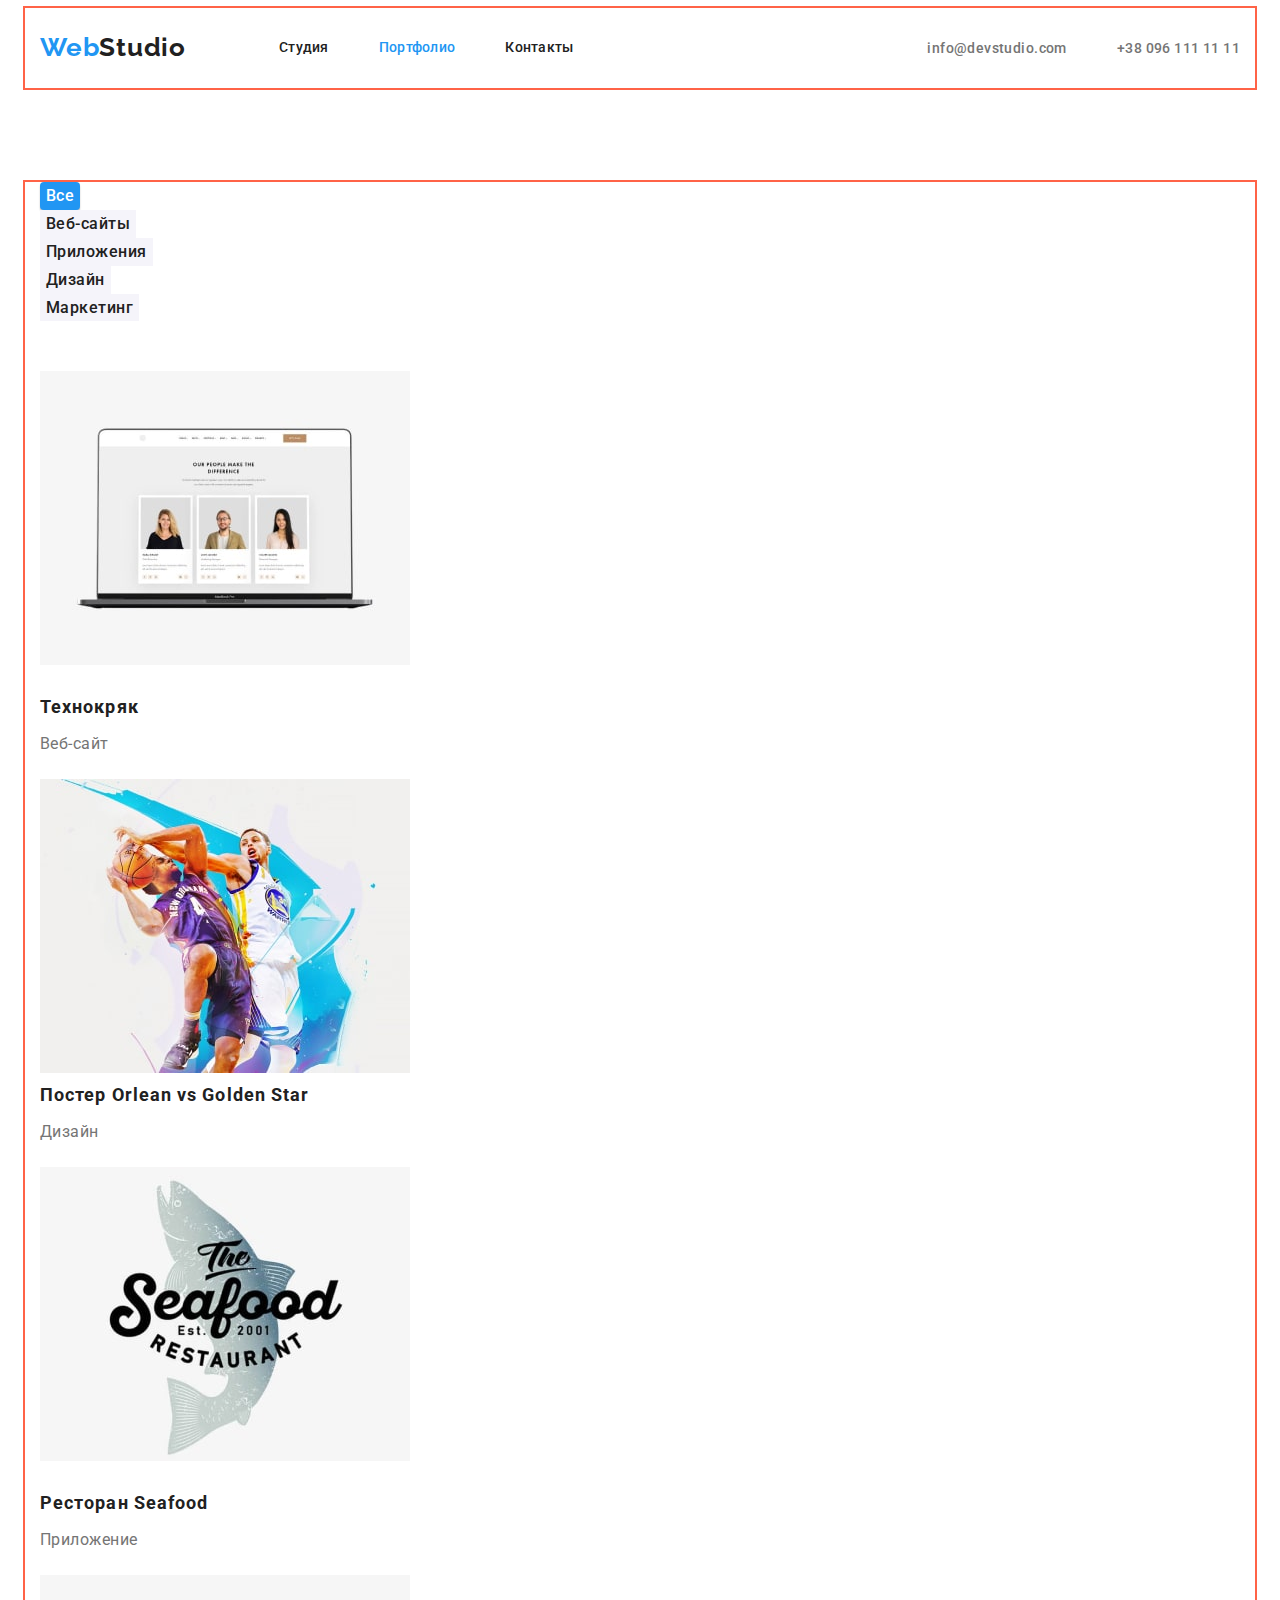
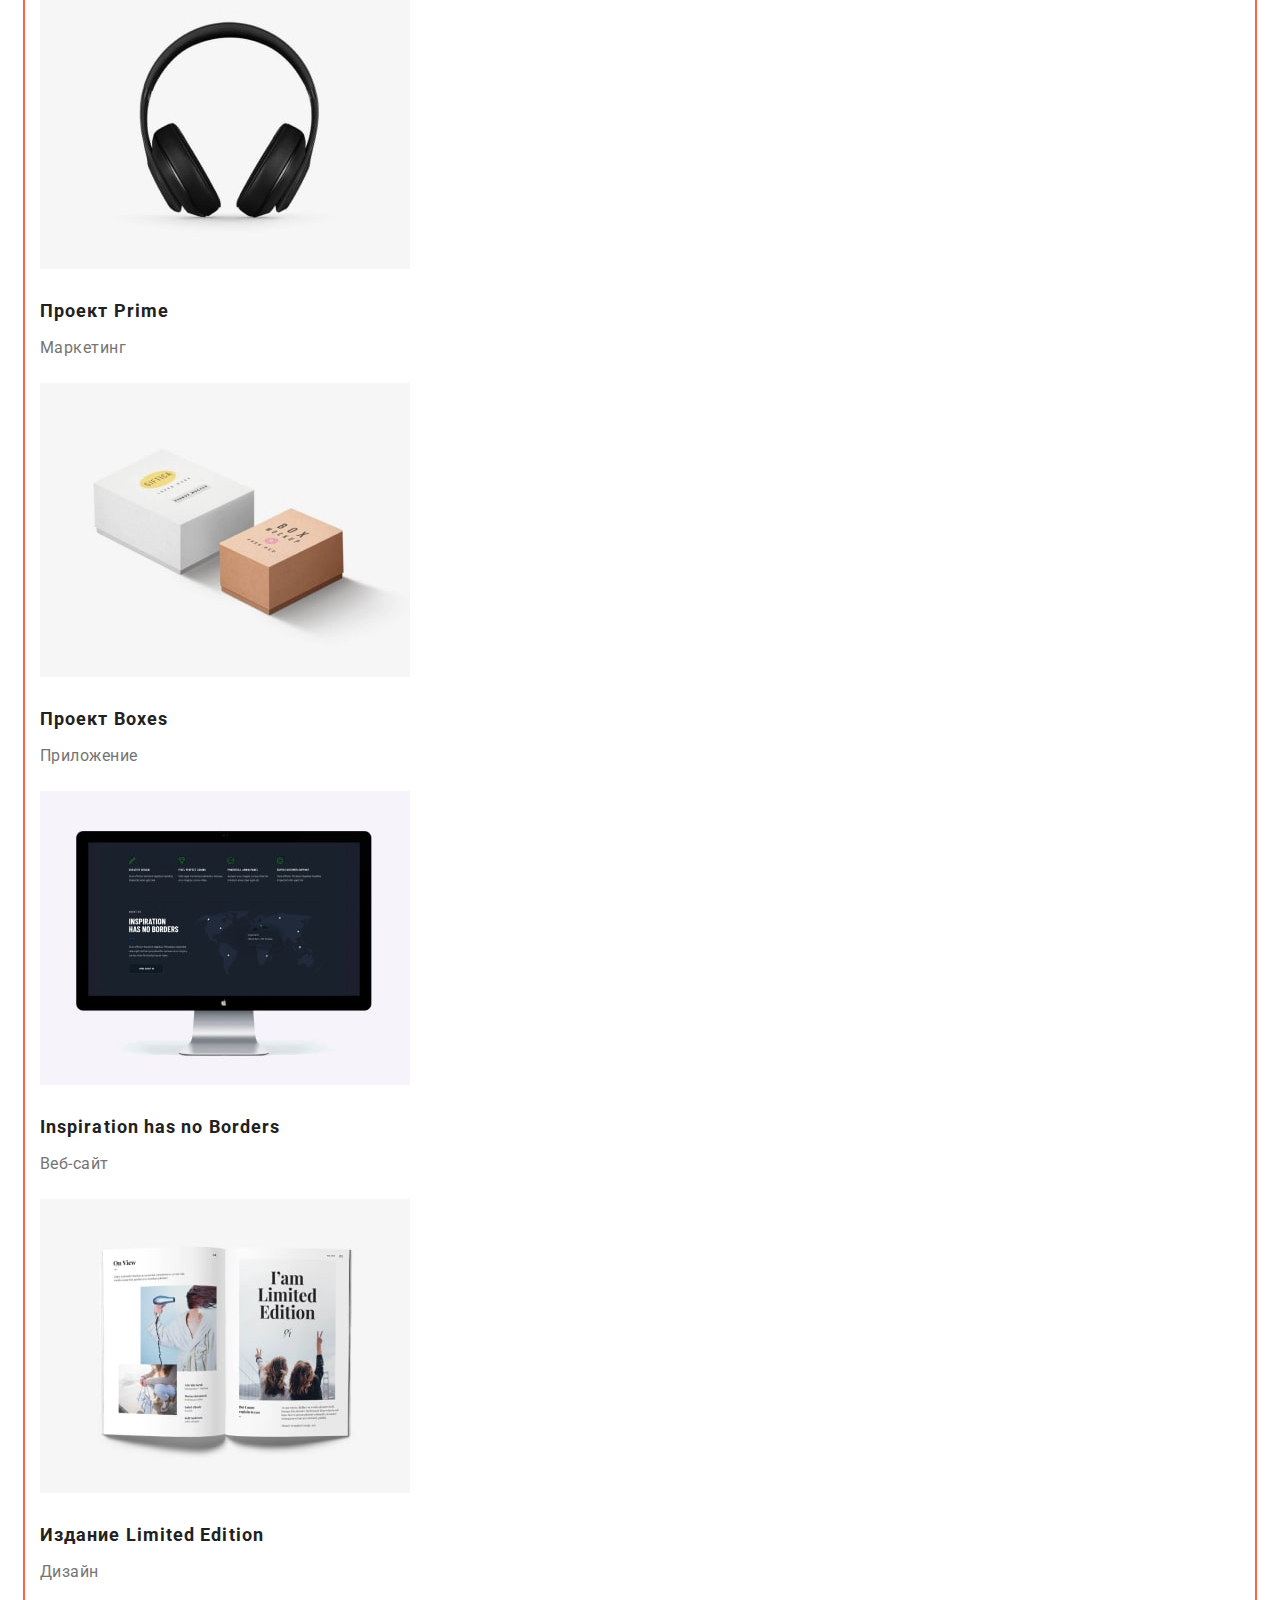
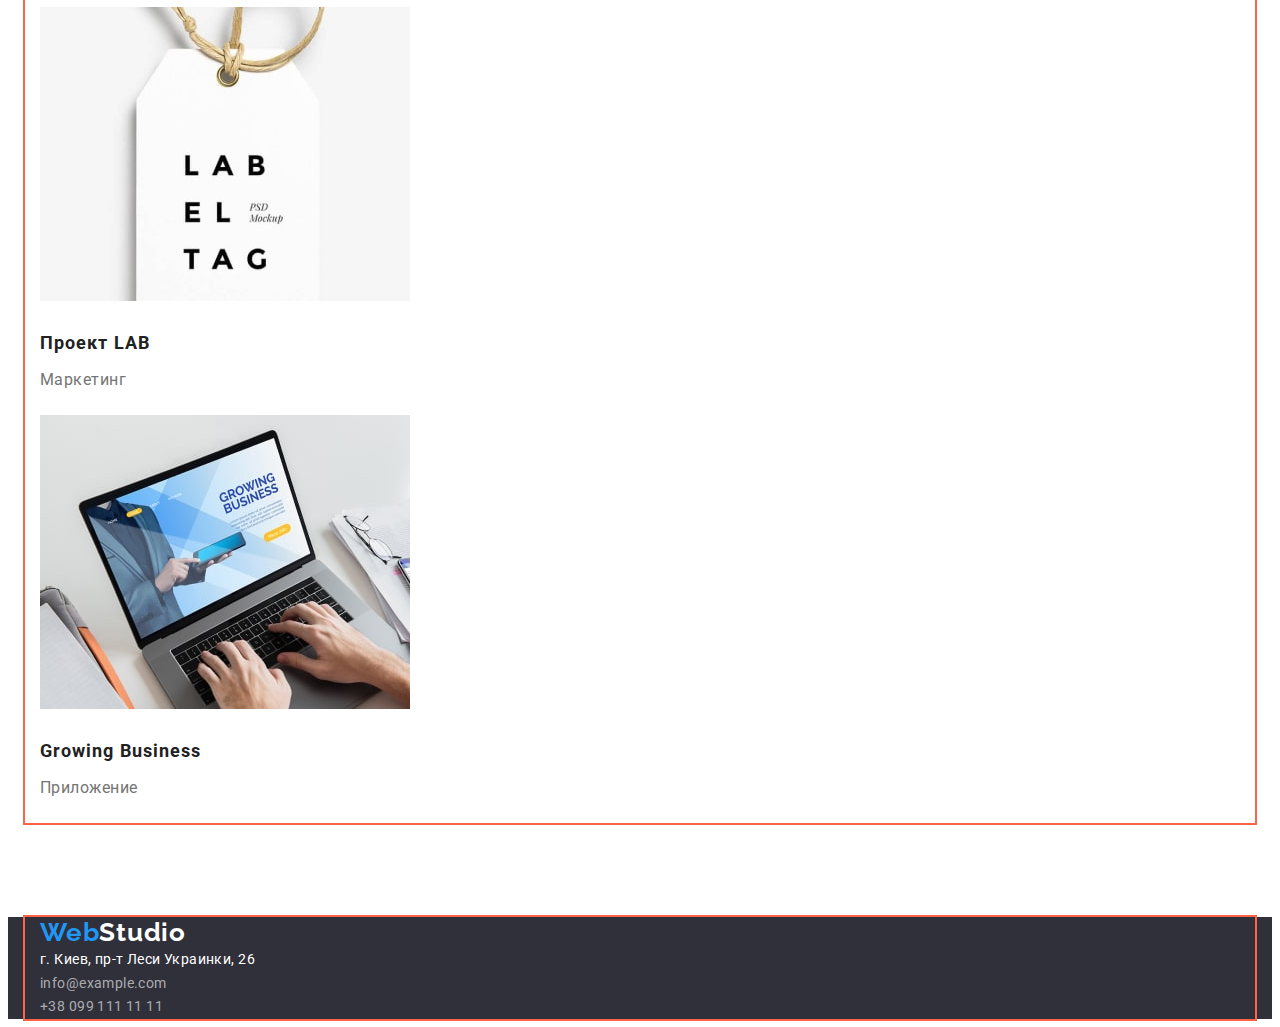
==== commit 5ddac5d5: "add flexbox header" ====
--- a/portfolio.html
+++ b/portfolio.html
@@ -21,23 +21,27 @@
     <link rel="stylesheet" href="./css/styles.css" />
   </head>
   <body>
-    <header class="header page-header">
-      <div class="container">
+    <header class="header">
+      <div class="container page-header">
+        <a href="./index.html" lang="en" class="header-web link"
+          >Web<span class="header-studio">Studio</span>
+        </a>
         <nav>
-          <a href="./index.html" lang="en" class="header-web link"
-            >Web<span class="header-studio">Studio</span>
-          </a>
           <ul class="header-list list">
-            <li><a href="./index.html" class="header-item link">Студия</a></li>
-            <li><a href="./portfolio.html" class="header-item link current">Портфолио</a></li>
-            <li><a href="#" class="header-item link">Контакты</a></li>
+            <li class="list-item"><a href="./index.html" class="header-item link">Студия</a></li>
+            <li class="list-item">
+              <a href="./portfolio.html" class="header-item link current">Портфолио</a>
+            </li>
+            <li class="list-item"><a href="#" class="header-item link">Контакты</a></li>
           </ul>
         </nav>
         <ul class="header-nav list">
-          <li>
+          <li class="nav">
             <a href="mailto:info@devstudio.com" class="header-email link">info@devstudio.com</a>
           </li>
-          <li><a href="tel:+380961111111" class="header-tel link">+38 096 111 11 11</a></li>
+          <li class="nav">
+            <a href="tel:+380961111111" class="header-tel link">+38 096 111 11 11</a>
+          </li>
         </ul>
       </div>
     </header>
--- a/css/styles.css
+++ b/css/styles.css
@@ -52,6 +52,7 @@
   margin: 0;
   padding-left: 0;
 }
+
 .container {
   margin-left: auto;
   margin-right: auto;
@@ -60,6 +61,7 @@
   padding-right: 15px;
   outline: 2px solid tomato;
 }
+
 .header-web {
   font-family: 'Raleway';
   font-style: normal;
@@ -78,8 +80,24 @@
   letter-spacing: 0.03em;
   color: var(--title-text-color);
 }
+.page-header {
+  display: flex;
+  align-items: center;
+}
+.header-list {
+  display: flex;
+  margin-left: 93px;
+}
+.header-list .list-item {
+  margin-right: 50px;
+}
+.header-list .list-item:last-child {
+  margin-right: 0;
+}
 .header-item {
+  display: block;
   margin-left: auto;
+  padding: 32px 0;
 
   font-weight: 500;
   font-size: 14px;
@@ -102,6 +120,13 @@
 .footer-tel:focus {
   color: var(--accent-color);
 }
+.header-nav {
+  display: flex;
+  margin-left: auto;
+}
+.header-nav .nav + .nav {
+  margin-left: 50px;
+}
 
 .header-email,
 .header-tel {
@@ -208,8 +233,10 @@
   letter-spacing: 0.03em;
   color: var(--title-text-color);
 }
+.team-link {
+  margin-bottom: 30px;
+}
 .title-name {
-  margin-top: 30px;
   margin-bottom: 10px;
 
   font-weight: 500;
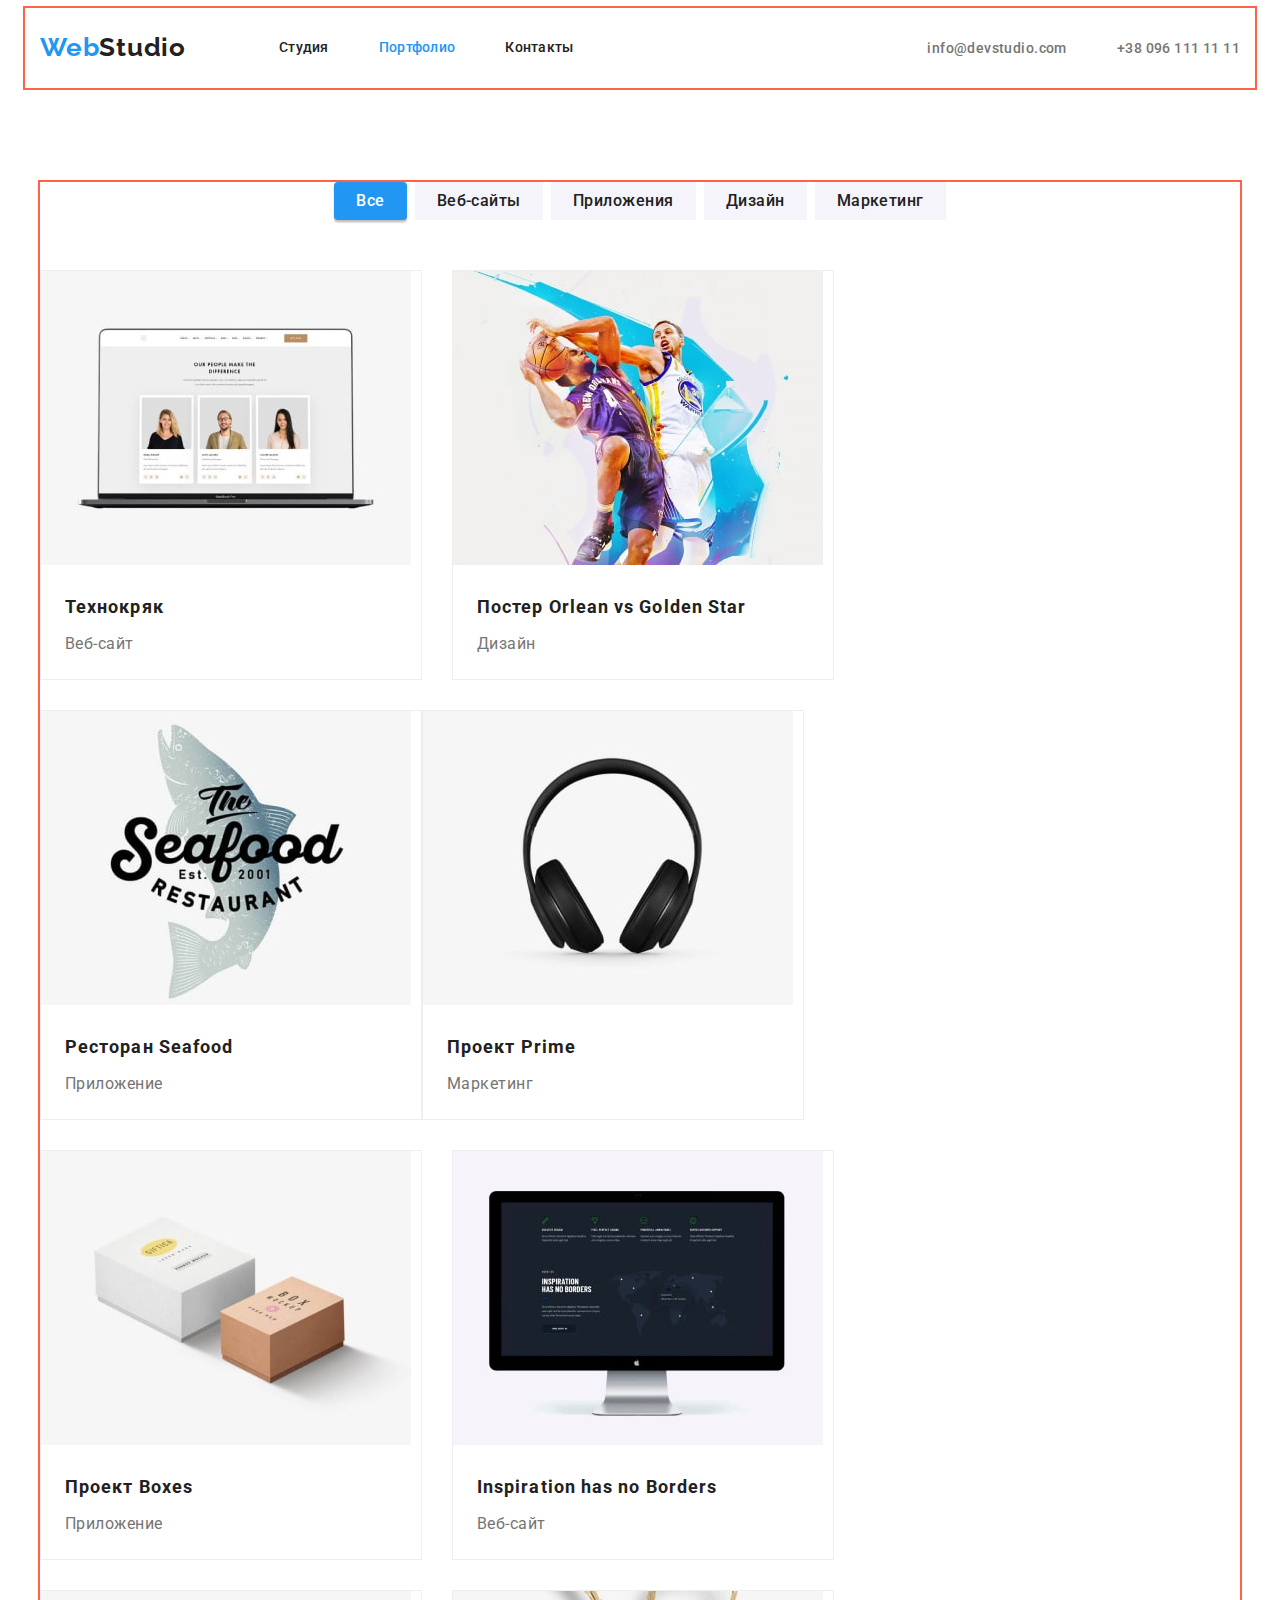
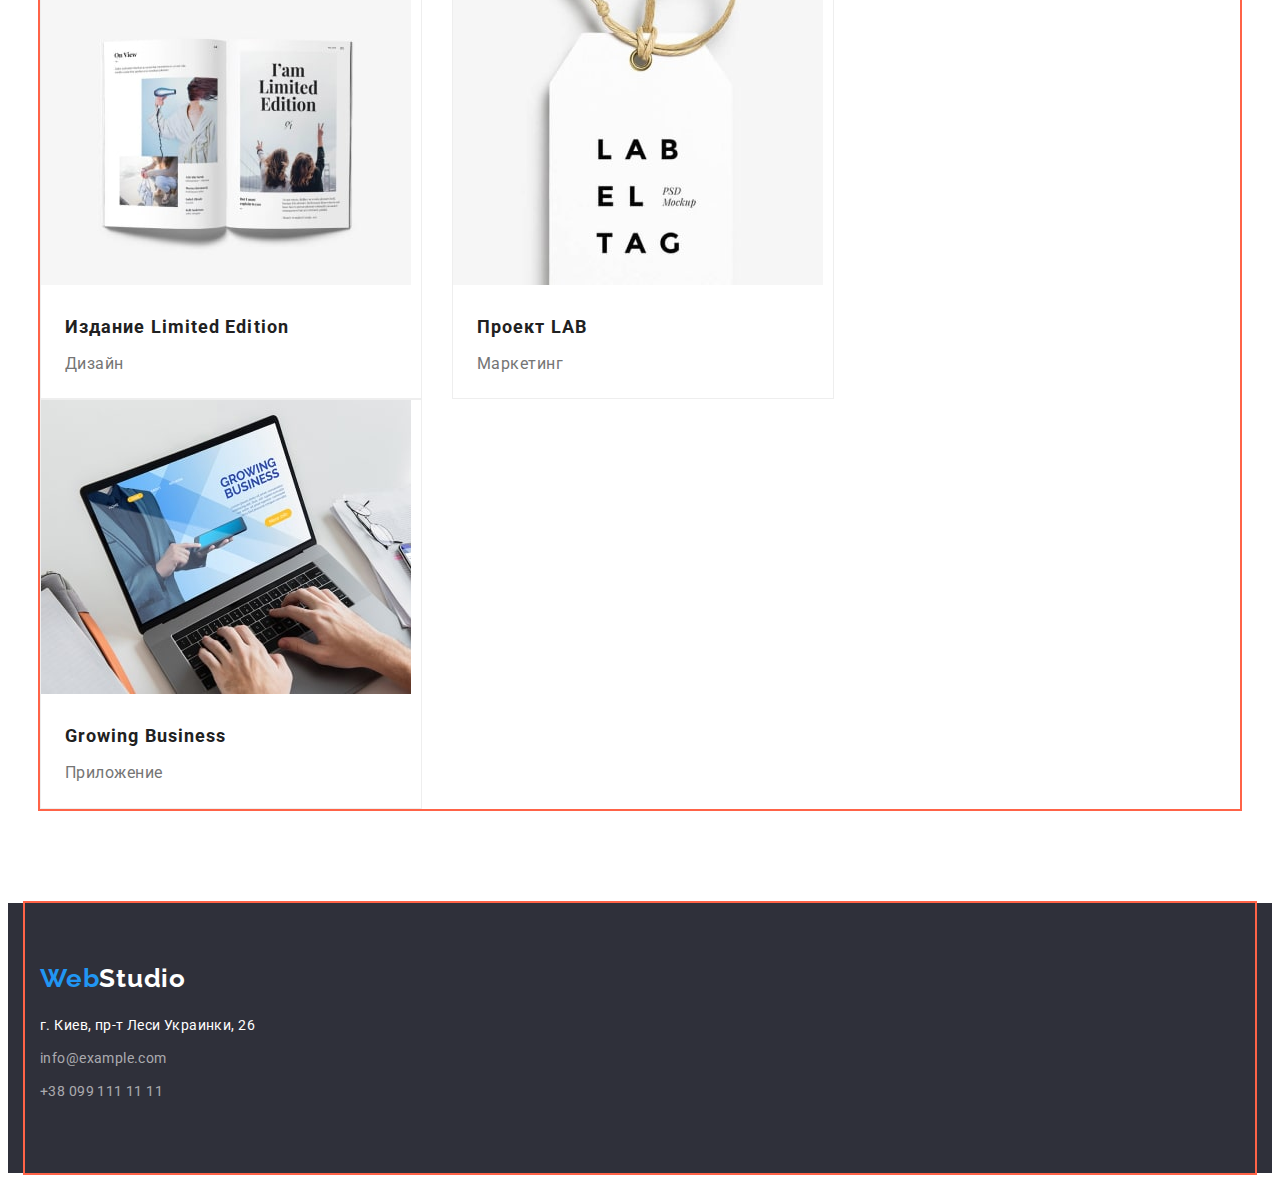
==== commit 663b3d49: "add flex footer" ====
--- a/portfolio.html
+++ b/portfolio.html
@@ -47,9 +47,9 @@
     </header>
     <main>
       <section class="projects">
-        <div class="container">
+        <div class="container page-container">
           <h1 class="hidden-title visually-hidden">Портфолио</h1>
-          <ul class="portfolio-list list">
+          <ul class="portfolio-list list page-portfolio">
             <li class="button-item">
               <button type="button" class="portfolio-btn primary pointer">Все</button>
             </li>
@@ -75,13 +75,23 @@
                 height="294"
                 class="card-link"
               />
-              <h2 class="card-subtitle">Технокряк</h2>
-              <p class="card-text">Веб-сайт</p>
-            </li>
-            <li class="card-item">
-              <img src="./images/portfolio-img-2.jpg" alt="poster" width="370" height="294" />
-              <h2 class="card-subtitle">Постер <span lang="en">Orlean vs Golden Star</span></h2>
-              <p class="card-text">Дизайн</p>
+              <div class="page-card">
+                <h2 class="card-subtitle">Технокряк</h2>
+                <p class="card-text">Веб-сайт</p>
+              </div>
+            </li>
+            <li class="card-item">
+              <img
+                src="./images/portfolio-img-2.jpg"
+                alt="poster"
+                width="370"
+                height="294"
+                class="card-link"
+              />
+              <div class="page-card">
+                <h2 class="card-subtitle">Постер <span lang="en">Orlean vs Golden Star</span></h2>
+                <p class="card-text">Дизайн</p>
+              </div>
             </li>
             <li class="card-item">
               <img
@@ -91,8 +101,10 @@
                 height="294"
                 class="card-link"
               />
-              <h2 class="card-subtitle">Ресторан <span lang="en">Seafood</span></h2>
-              <p class="card-text">Приложение</p>
+              <div class="page-card">
+                <h2 class="card-subtitle">Ресторан <span lang="en">Seafood</span></h2>
+                <p class="card-text">Приложение</p>
+              </div>
             </li>
             <li class="card-item">
               <img
@@ -102,8 +114,10 @@
                 height="294"
                 class="card-link"
               />
-              <h2 class="card-subtitle">Проект <span lang="en">Prime</span></h2>
-              <p class="card-text">Маркетинг</p>
+              <div class="page-card">
+                <h2 class="card-subtitle">Проект <span lang="en">Prime</span></h2>
+                <p class="card-text">Маркетинг</p>
+              </div>
             </li>
             <li class="card-item">
               <img
@@ -113,8 +127,10 @@
                 height="294"
                 class="card-link"
               />
-              <h2 class="card-subtitle">Проект <span lang="en">Boxes</span></h2>
-              <p class="card-text">Приложение</p>
+              <div class="page-card">
+                <h2 class="card-subtitle">Проект <span lang="en">Boxes</span></h2>
+                <p class="card-text">Приложение</p>
+              </div>
             </li>
             <li class="card-item">
               <img
@@ -124,8 +140,10 @@
                 height="294"
                 class="card-link"
               />
-              <h2 lang="en" class="card-subtitle">Inspiration has no Borders</h2>
-              <p class="card-text">Веб-сайт</p>
+              <div class="page-card">
+                <h2 lang="en" class="card-subtitle">Inspiration has no Borders</h2>
+                <p class="card-text">Веб-сайт</p>
+              </div>
             </li>
             <li class="card-item">
               <img
@@ -135,8 +153,10 @@
                 height="294"
                 class="card-link"
               />
-              <h2 class="card-subtitle">Издание <span lang="en">Limited Edition</span></h2>
-              <p class="card-text">Дизайн</p>
+              <div class="page-card">
+                <h2 class="card-subtitle">Издание <span lang="en">Limited Edition</span></h2>
+                <p class="card-text">Дизайн</p>
+              </div>
             </li>
             <li class="card-item">
               <img
@@ -146,8 +166,10 @@
                 height="294"
                 class="card-link"
               />
-              <h2 class="card-subtitle">Проект <span lang="en">LAB</span></h2>
-              <p class="card-text">Маркетинг</p>
+              <div class="page-card">
+                <h2 class="card-subtitle">Проект <span lang="en">LAB</span></h2>
+                <p class="card-text">Маркетинг</p>
+              </div>
             </li>
             <li class="card-item">
               <img
@@ -157,8 +179,10 @@
                 height="294"
                 class="card-link"
               />
-              <h2 lang="en" class="card-subtitle">Growing Business</h2>
-              <p class="card-text">Приложение</p>
+              <div class="page-card">
+                <h2 lang="en" class="card-subtitle">Growing Business</h2>
+                <p class="card-text">Приложение</p>
+              </div>
             </li>
           </ul>
         </div>
@@ -166,18 +190,24 @@
     </main>
     <footer class="footer">
       <div class="container">
-        <a href="./index.html" lang="en" class="footer-web link"
-          >Web<span class="footer-studio">Studio</span>
-        </a>
-        <address class="foooter-addresss">
-          <p class="footer-text">г. Киев, пр-т Леси Украинки, 26</p>
-          <ul class="footer-list list">
-            <li>
-              <a href="mailto:info@example.com" class="footer-email link">info@example.com</a>
-            </li>
-            <li><a href="tel:+380991111111" class="footer-tel link">+38 099 111 11 11</a></li>
-          </ul>
-        </address>
+        <div class="page-logo">
+          <a href="./index.html" lang="en" class="footer-web link"
+            >Web<span class="footer-studio">Studio</span>
+          </a>
+        </div>
+        <div class="main-address">
+          <address class="footer-addresss">
+            <p class="footer-text">г. Киев, пр-т Леси Украинки, 26</p>
+            <ul class="footer-list list">
+              <li class="footer-item">
+                <a href="mailto:info@example.com" class="footer-email link">info@example.com</a>
+              </li>
+              <li class="footer-item">
+                <a href="tel:+380991111111" class="footer-tel link">+38 099 111 11 11</a>
+              </li>
+            </ul>
+          </address>
+        </div>
       </div>
     </footer>
   </body>
--- a/css/styles.css
+++ b/css/styles.css
@@ -80,10 +80,15 @@
   letter-spacing: 0.03em;
   color: var(--title-text-color);
 }
+.page-studia {
+  display: flex;
+  align-items: center;
+}
 .page-header {
   display: flex;
   align-items: center;
 }
+
 .header-list {
   display: flex;
   margin-left: 93px;
@@ -205,12 +210,20 @@
   text-transform: uppercase;
   color: var(--title-text-color);
 }
+.special {
+  display: flex;
+  margin: -15px;
+}
 .section-item {
   background-color: var(--background-color);
   box-shadow: 0px 1px 3px rgba(0, 0, 0, 0.12), 0px 1px 1px rgba(0, 0, 0, 0.14),
     0px 2px 1px rgba(0, 0, 0, 0.2);
   border-radius: 0px 0px 4px 4px;
 }
+.section-list {
+  margin: 15px;
+  flex-basis: calc(100% / 4 - 30px);
+}
 .section-text {
   font-size: 14px;
   line-height: 1.71;
@@ -222,7 +235,6 @@
   background-color: var(--section-team-color);
 }
 .title {
-  padding-top: 94px;
   margin-top: 0;
   margin-bottom: 50px;
 
@@ -268,11 +280,16 @@
 .projects {
   padding-bottom: 94px;
 }
+
 .portfolio-list {
+  display: flex;
+  justify-content: center;
   margin-bottom: 50px;
   color: var(--title-text-color);
 }
+
 .portfolio-btn {
+  padding: 6px 22px;
   background-color: #f5f4fa;
   border: 0;
   font-family: inherit;
@@ -299,6 +316,34 @@
     0px 2px 2px rgba(0, 0, 0, 0.12);
   border-radius: 4px;
 }
+
+.portfolio-list .button-item {
+  margin-right: 8px;
+}
+.portfolio-list .button-item:last-child {
+  margin: 0;
+}
+.card {
+  display: flex;
+  flex-wrap: wrap;
+}
+.page-container {
+  padding-left: 0;
+  padding-right: 0;
+}
+.card-item {
+  flex-basis: calc((100% - 2 * 30px) / 3);
+  background: #ffffff;
+  border: 1px solid #eeeeee;
+  margin-right: 30px;
+  margin-bottom: 30px;
+}
+.card-item:nth-child(3n) {
+  margin-right: 0;
+}
+.card-item:nth-last-child(-n + 3) {
+  margin-bottom: 0;
+}
 .card-subtitle {
   margin-bottom: 4px;
 
@@ -309,15 +354,14 @@
   color: var(--title-text-color);
 }
 .card-text {
-  padding-bottom: 20px;
-
   font-size: 16px;
   line-height: 1.87;
   letter-spacing: 0.03em;
   color: var(--primary-text-color);
 }
-.card-link {
-  margin-bottom: 20px;
+
+.page-card {
+  margin: 20px 24px;
 }
 /*footer*/
 .footer-web {
@@ -338,7 +382,19 @@
   letter-spacing: 0.03em;
   color: var(--main-title-color);
 }
+
+.page-logo {
+  padding-top: 60px;
+  margin-bottom: 20px;
+}
+
+.main-address {
+  display: inline-block;
+  width: 330px;
+  padding-bottom: 60px;
+}
 .footer-text {
+  margin-bottom: 9px;
   font-style: normal;
   font-size: 14px;
   line-height: 1.71;
@@ -353,3 +409,6 @@
   letter-spacing: 0.03em;
   color: rgba(255, 255, 255, 0.6);
 }
+.footer-item {
+  margin-bottom: 9px;
+}
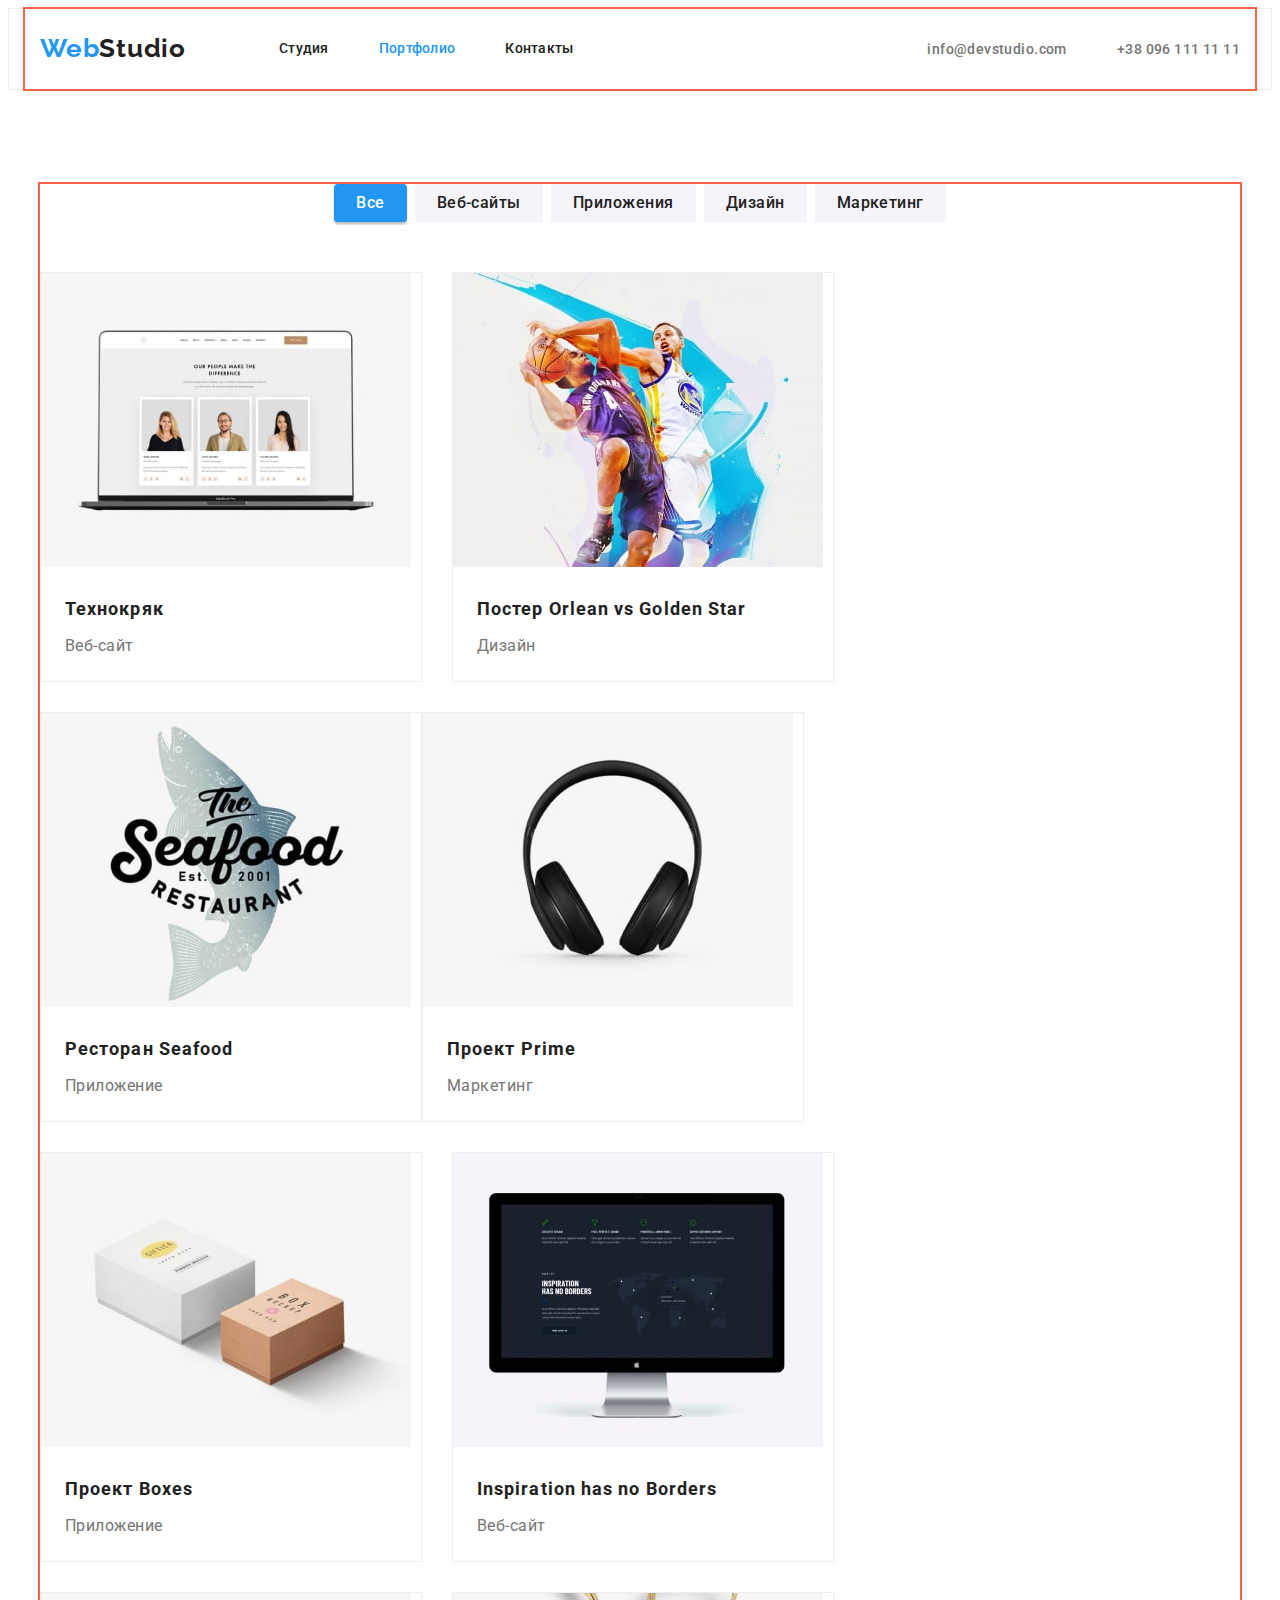
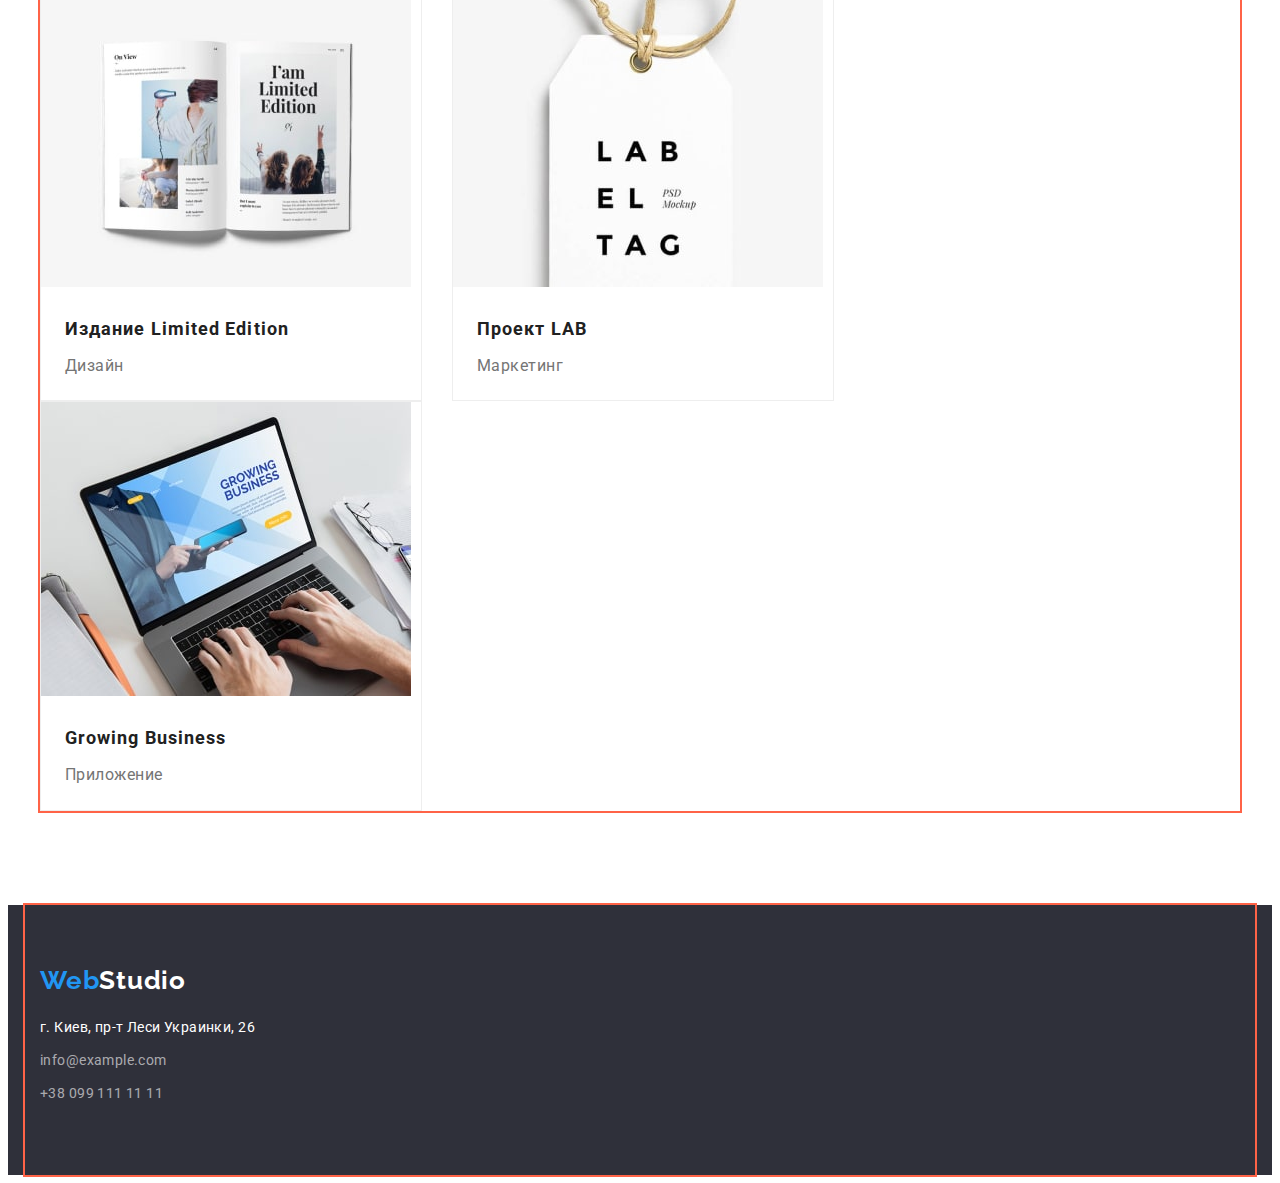
==== commit 222b5c49: "correct" ====
--- a/portfolio.html
+++ b/portfolio.html
@@ -48,7 +48,9 @@
     <main>
       <section class="projects">
         <div class="container page-container">
-          <h1 class="hidden-title visually-hidden">Портфолио</h1>
+          <div class="page-hidden">
+            <h1 class="hidden-title visually-hidden">Портфолио</h1>
+          </div>
           <ul class="portfolio-list list page-portfolio">
             <li class="button-item">
               <button type="button" class="portfolio-btn primary pointer">Все</button>
--- a/css/styles.css
+++ b/css/styles.css
@@ -37,6 +37,7 @@
   overflow: hidden;
 }
 .header {
+  border: 1px solid #ececec;
   background-color: var(--background-color);
 }
 p,
@@ -214,12 +215,20 @@
   display: flex;
   margin: -15px;
 }
+.section {
+  display: flex;
+  flex-wrap: wrap;
+}
 .section-item {
   background-color: var(--background-color);
   box-shadow: 0px 1px 3px rgba(0, 0, 0, 0.12), 0px 1px 1px rgba(0, 0, 0, 0.14),
     0px 2px 1px rgba(0, 0, 0, 0.2);
   border-radius: 0px 0px 4px 4px;
 }
+.section-item:not(:last-child) {
+  margin-right: 30px;
+}
+
 .section-list {
   margin: 15px;
   flex-basis: calc(100% / 4 - 30px);
@@ -234,7 +243,9 @@
   padding-bottom: 94px;
   background-color: var(--section-team-color);
 }
+
 .title {
+  padding-top: 94px;
   margin-top: 0;
   margin-bottom: 50px;
 
@@ -244,6 +255,19 @@
   text-align: center;
   letter-spacing: 0.03em;
   color: var(--title-text-color);
+}
+.page-title {
+  padding-top: 0;
+}
+.photo {
+  display: flex;
+  flex-wrap: wrap;
+}
+.photo-item {
+  margin-right: 30px;
+}
+.photo-item:last-child {
+  margin: 0;
 }
 .team-link {
   margin-bottom: 30px;
@@ -259,7 +283,7 @@
   color: var(--title-text-color);
 }
 .title-work {
-  padding-bottom: 30px;
+  margin-bottom: 30px;
   font-size: 16px;
   line-height: 1.18;
   text-align: center;
@@ -274,7 +298,8 @@
   color: var(--footer-tel-color);
 }
 /* button potfolio*/
-.page-header {
+
+.page-hidden {
   margin-bottom: 94px;
 }
 .projects {
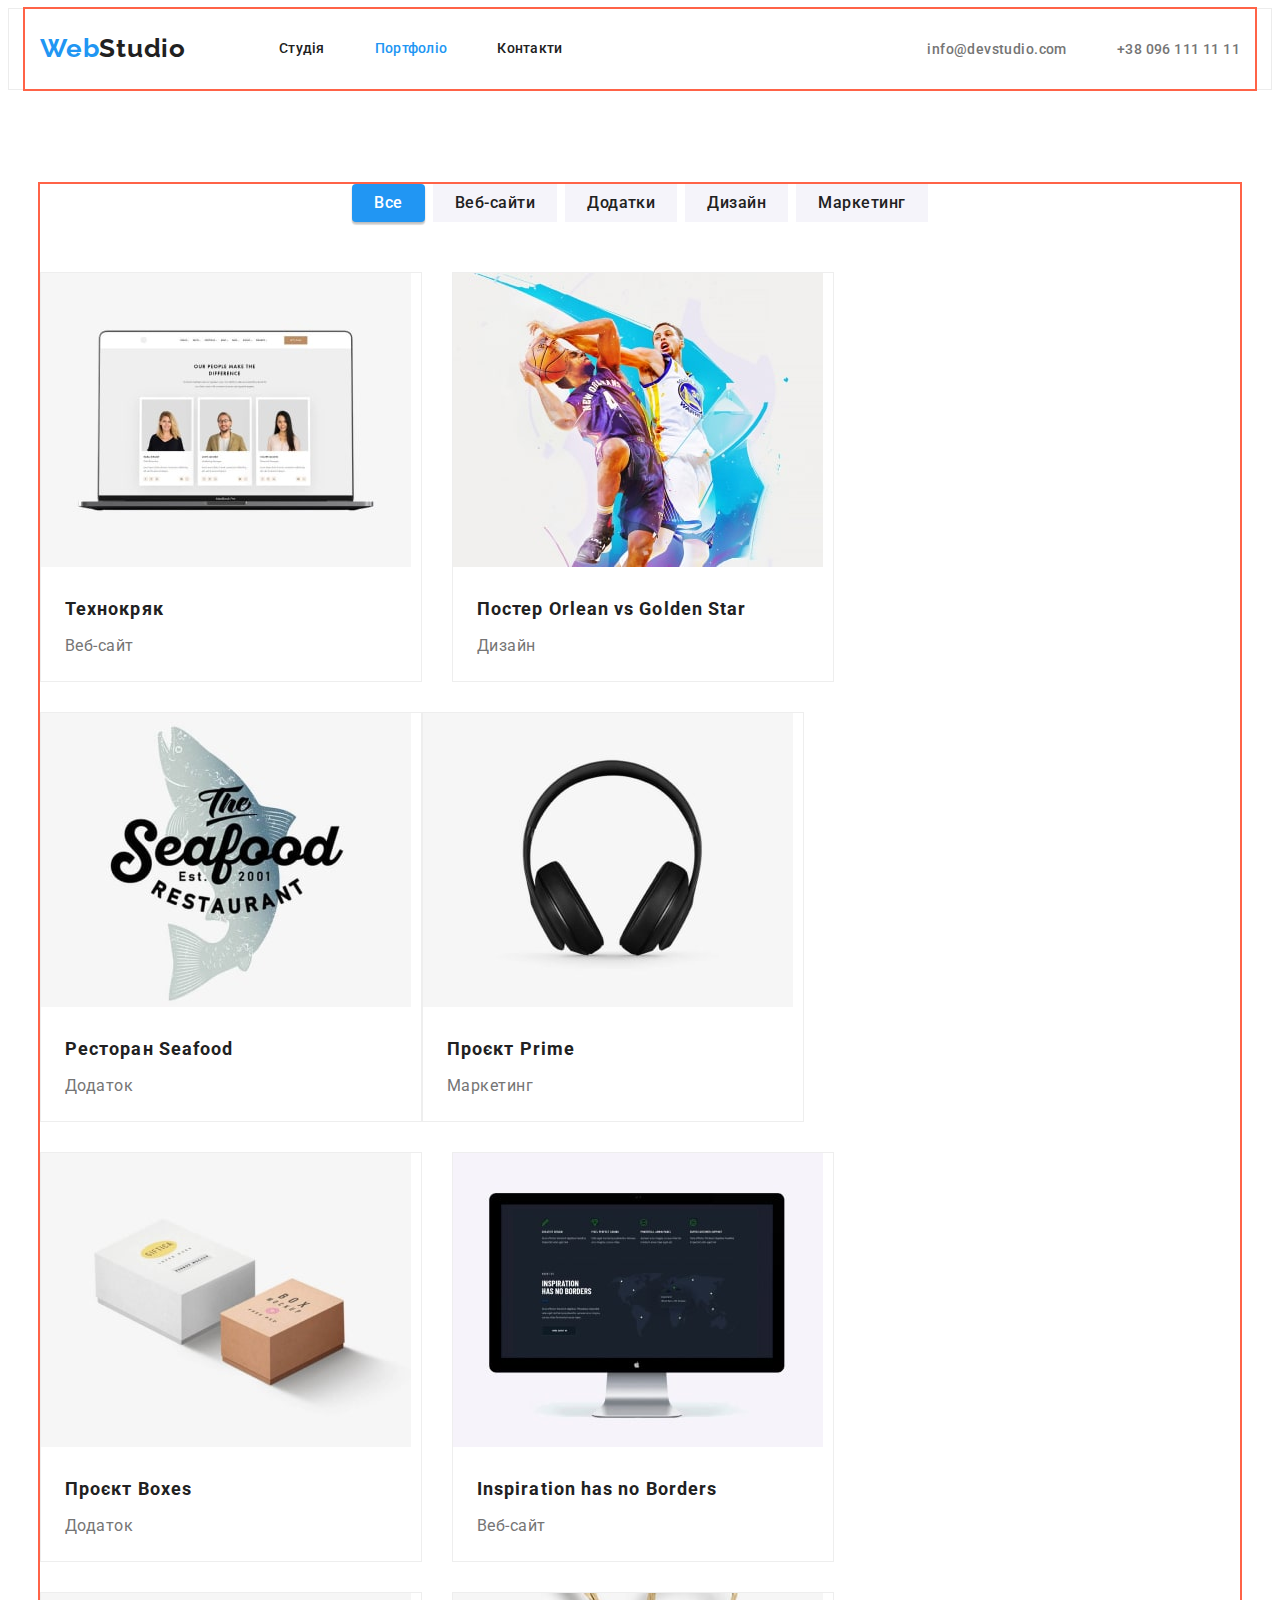
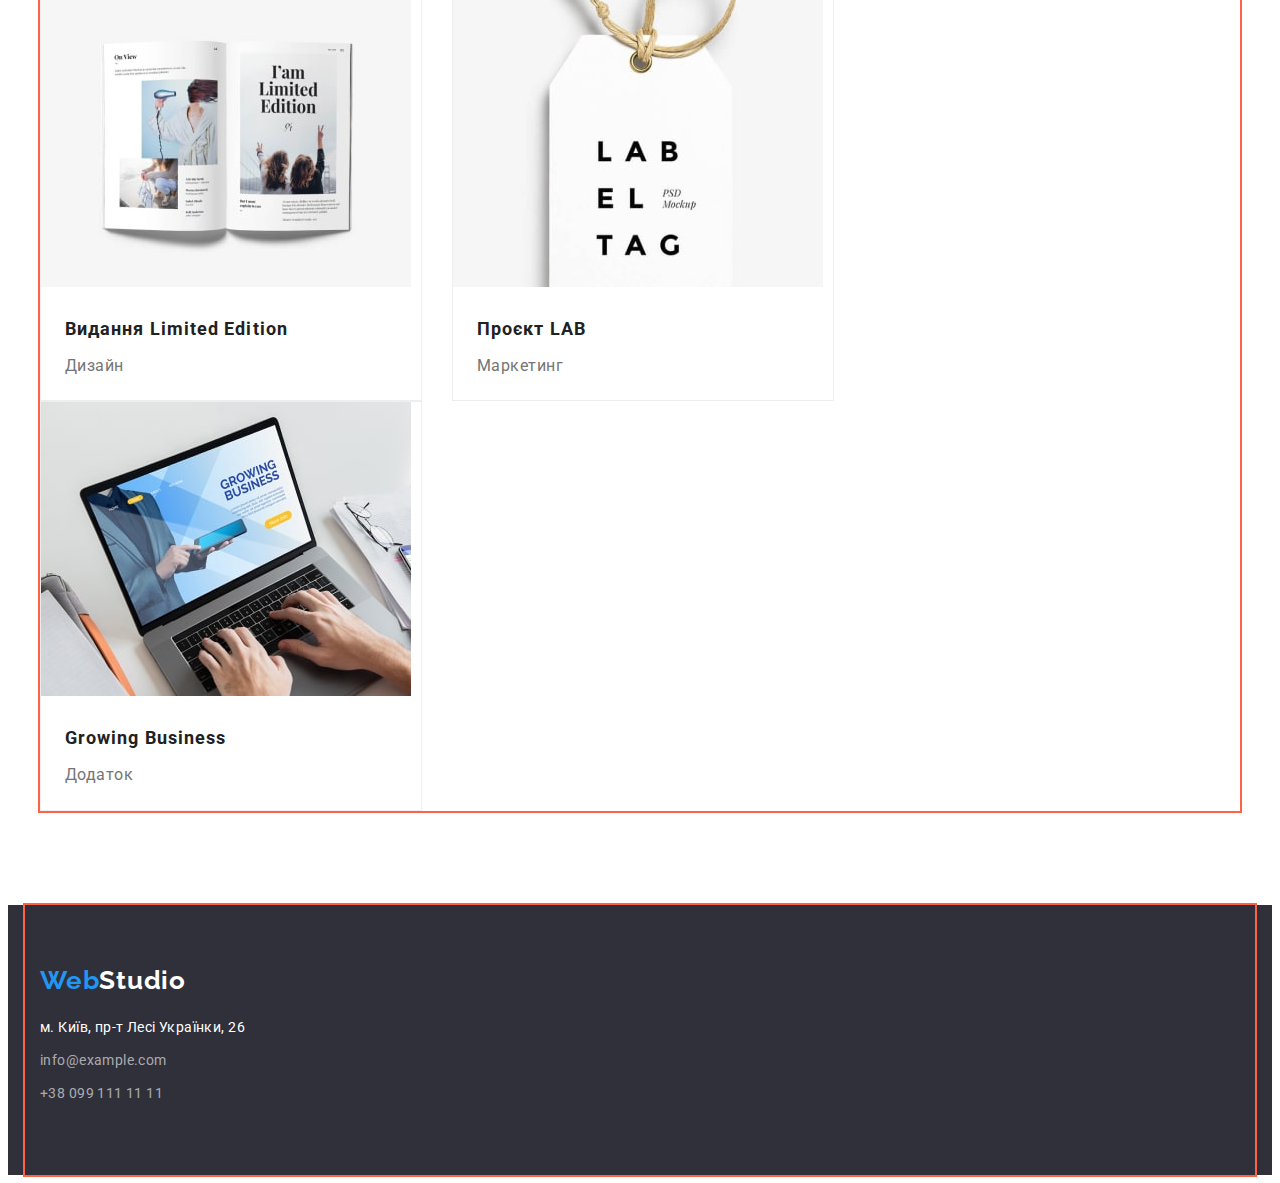
==== commit 31b98b3b: "correct language" ====
--- a/portfolio.html
+++ b/portfolio.html
@@ -1,5 +1,5 @@
 <!DOCTYPE html>
-<html lang="ru">
+<html lang="uk">
   <head>
     <meta charset="UTF-8" />
     <meta http-equiv="X-UA-Compatible" content="IE=edge" />
@@ -28,11 +28,11 @@
         </a>
         <nav>
           <ul class="header-list list">
-            <li class="list-item"><a href="./index.html" class="header-item link">Студия</a></li>
+            <li class="list-item"><a href="./index.html" class="header-item link">Студія</a></li>
             <li class="list-item">
-              <a href="./portfolio.html" class="header-item link current">Портфолио</a>
-            </li>
-            <li class="list-item"><a href="#" class="header-item link">Контакты</a></li>
+              <a href="./portfolio.html" class="header-item link current">Портфоліо</a>
+            </li>
+            <li class="list-item"><a href="#" class="header-item link">Контакти</a></li>
           </ul>
         </nav>
         <ul class="header-nav list">
@@ -49,17 +49,17 @@
       <section class="projects">
         <div class="container page-container">
           <div class="page-hidden">
-            <h1 class="hidden-title visually-hidden">Портфолио</h1>
+            <h1 class="hidden-title visually-hidden">Портфоліо</h1>
           </div>
           <ul class="portfolio-list list page-portfolio">
             <li class="button-item">
               <button type="button" class="portfolio-btn primary pointer">Все</button>
             </li>
             <li class="button-item">
-              <button type="button" class="portfolio-btn pointer">Веб-сайты</button>
-            </li>
-            <li class="button-item">
-              <button type="button" class="portfolio-btn pointer">Приложения</button>
+              <button type="button" class="portfolio-btn pointer">Веб-сайти</button>
+            </li>
+            <li class="button-item">
+              <button type="button" class="portfolio-btn pointer">Додатки</button>
             </li>
             <li class="button-item">
               <button type="button" class="portfolio-btn pointer">Дизайн</button>
@@ -105,7 +105,7 @@
               />
               <div class="page-card">
                 <h2 class="card-subtitle">Ресторан <span lang="en">Seafood</span></h2>
-                <p class="card-text">Приложение</p>
+                <p class="card-text">Додаток</p>
               </div>
             </li>
             <li class="card-item">
@@ -117,7 +117,7 @@
                 class="card-link"
               />
               <div class="page-card">
-                <h2 class="card-subtitle">Проект <span lang="en">Prime</span></h2>
+                <h2 class="card-subtitle">Проєкт <span lang="en">Prime</span></h2>
                 <p class="card-text">Маркетинг</p>
               </div>
             </li>
@@ -130,8 +130,8 @@
                 class="card-link"
               />
               <div class="page-card">
-                <h2 class="card-subtitle">Проект <span lang="en">Boxes</span></h2>
-                <p class="card-text">Приложение</p>
+                <h2 class="card-subtitle">Проєкт <span lang="en">Boxes</span></h2>
+                <p class="card-text">Додаток</p>
               </div>
             </li>
             <li class="card-item">
@@ -156,7 +156,7 @@
                 class="card-link"
               />
               <div class="page-card">
-                <h2 class="card-subtitle">Издание <span lang="en">Limited Edition</span></h2>
+                <h2 class="card-subtitle">Видання <span lang="en">Limited Edition</span></h2>
                 <p class="card-text">Дизайн</p>
               </div>
             </li>
@@ -169,7 +169,7 @@
                 class="card-link"
               />
               <div class="page-card">
-                <h2 class="card-subtitle">Проект <span lang="en">LAB</span></h2>
+                <h2 class="card-subtitle">Проєкт <span lang="en">LAB</span></h2>
                 <p class="card-text">Маркетинг</p>
               </div>
             </li>
@@ -183,7 +183,7 @@
               />
               <div class="page-card">
                 <h2 lang="en" class="card-subtitle">Growing Business</h2>
-                <p class="card-text">Приложение</p>
+                <p class="card-text">Додаток</p>
               </div>
             </li>
           </ul>
@@ -199,7 +199,7 @@
         </div>
         <div class="main-address">
           <address class="footer-addresss">
-            <p class="footer-text">г. Киев, пр-т Леси Украинки, 26</p>
+            <p class="footer-text">м. Київ, пр-т Лесі Українки, 26</p>
             <ul class="footer-list list">
               <li class="footer-item">
                 <a href="mailto:info@example.com" class="footer-email link">info@example.com</a>
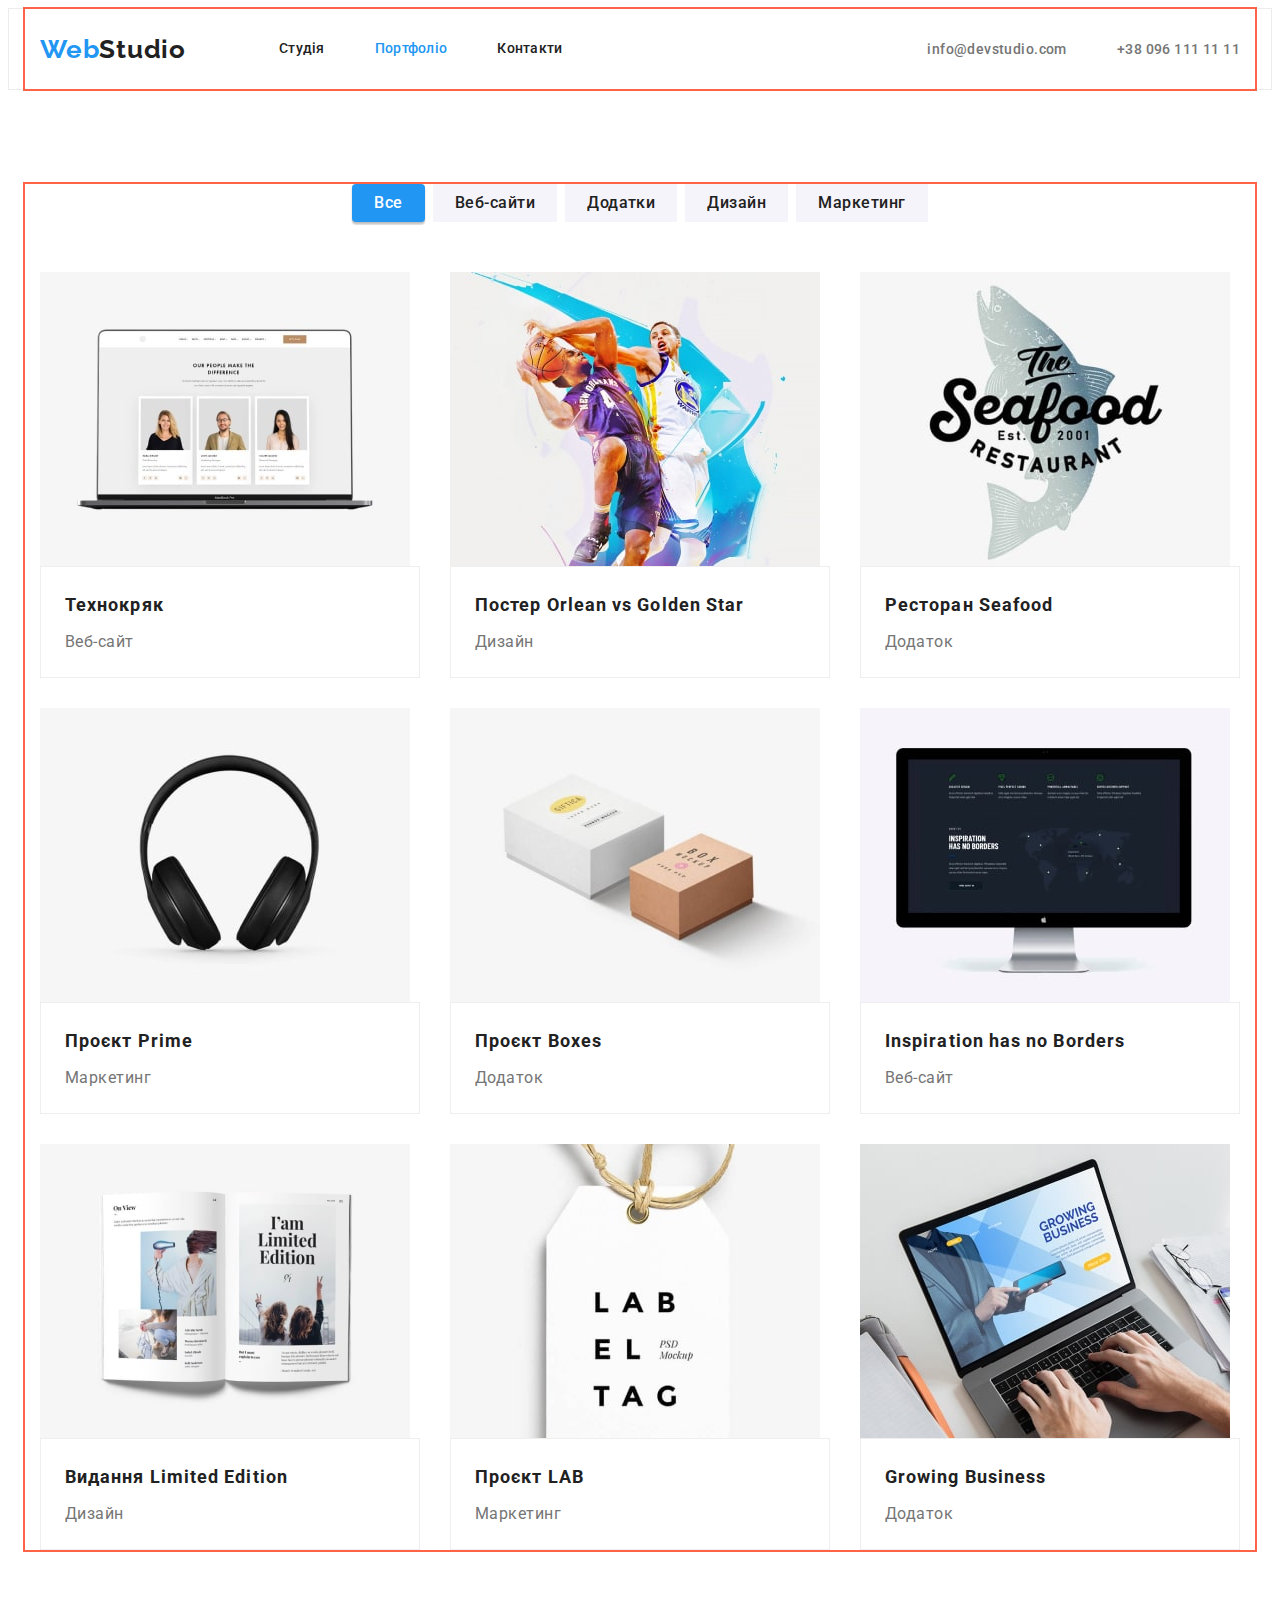
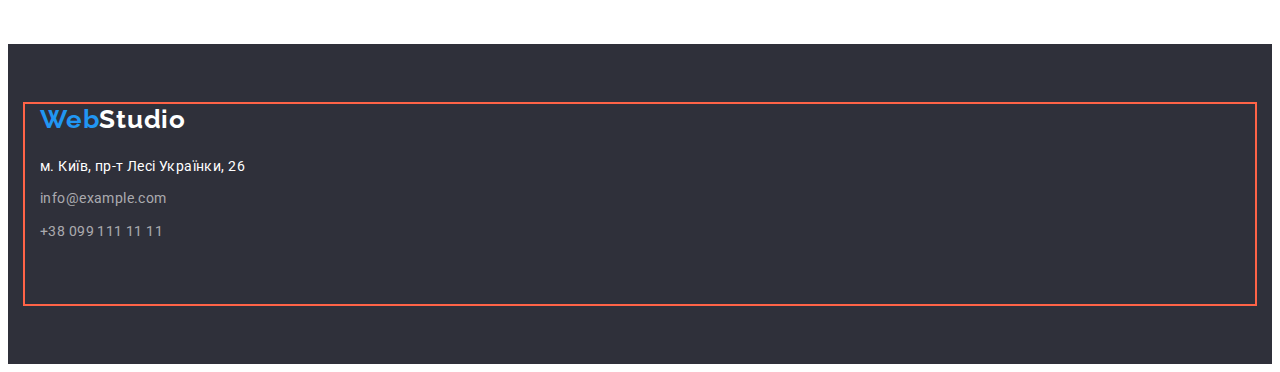
==== commit 662cd0de: "correct footer" ====
--- a/portfolio.html
+++ b/portfolio.html
@@ -192,13 +192,11 @@
     </main>
     <footer class="footer">
       <div class="container">
-        <div class="page-logo">
+        <div>
           <a href="./index.html" lang="en" class="footer-web link"
             >Web<span class="footer-studio">Studio</span>
           </a>
-        </div>
-        <div class="main-address">
-          <address class="footer-addresss">
+          <address class="footer-address">
             <p class="footer-text">м. Київ, пр-т Лесі Українки, 26</p>
             <ul class="footer-list list">
               <li class="footer-item">
--- a/css/styles.css
+++ b/css/styles.css
@@ -10,6 +10,9 @@
   --main-title-color: #ffffff;
   --section-team-color: #f5f4fa;
   --footer-tel-color: #d9d9d9;
+  --border-portfolio-color: #eeeeee;
+  --border-header-color: #ececec;
+  --outline-color: tomato;
 }
 body {
   background-color: var(--background-color);
@@ -37,7 +40,7 @@
   overflow: hidden;
 }
 .header {
-  border: 1px solid #ececec;
+  border: 1px solid var(--border-header-color);
   background-color: var(--background-color);
 }
 p,
@@ -53,6 +56,11 @@
   margin: 0;
   padding-left: 0;
 }
+img {
+  display: block;
+  max-width: 100%;
+  height: auto;
+}
 
 .container {
   margin-left: auto;
@@ -60,24 +68,28 @@
   max-width: 1200px;
   padding-left: 15px;
   padding-right: 15px;
-  outline: 2px solid tomato;
+  outline: 2px solid var(--outline-color);
 }
 
 .header-web {
+  padding: 24px 0;
+
   font-family: 'Raleway';
   font-style: normal;
   font-weight: 700;
   font-size: 26px;
-  line-height: 1.9px;
+  line-height: 1.19;
   letter-spacing: 0.03em;
   color: var(--accent-color);
 }
 .header-studio {
+  padding: 24px 0;
+
   font-family: 'Raleway';
   font-style: normal;
   font-weight: 700;
   font-size: 26px;
-  line-height: 1.9px;
+  line-height: 1.19;
   letter-spacing: 0.03em;
   color: var(--title-text-color);
 }
@@ -136,6 +148,8 @@
 
 .header-email,
 .header-tel {
+  padding: 32px 0;
+
   font-style: normal;
   font-weight: 500;
   font-size: 14px;
@@ -151,6 +165,7 @@
 }
 
 .footer {
+  padding: 60px 0;
   background-color: var(--background-main-color);
 }
 
@@ -240,12 +255,12 @@
   color: var(--primary-text-color);
 }
 .section-team {
+  padding-top: 94px;
   padding-bottom: 94px;
   background-color: var(--section-team-color);
 }
 
 .title {
-  padding-top: 94px;
   margin-top: 0;
   margin-bottom: 50px;
 
@@ -261,7 +276,6 @@
 }
 .photo {
   display: flex;
-  flex-wrap: wrap;
 }
 .photo-item {
   margin-right: 30px;
@@ -269,8 +283,9 @@
 .photo-item:last-child {
   margin: 0;
 }
-.team-link {
-  margin-bottom: 30px;
+
+.worker {
+  padding: 30px 0;
 }
 .title-name {
   margin-bottom: 10px;
@@ -283,7 +298,6 @@
   color: var(--title-text-color);
 }
 .title-work {
-  margin-bottom: 30px;
   font-size: 16px;
   line-height: 1.18;
   text-align: center;
@@ -315,10 +329,9 @@
 
 .portfolio-btn {
   padding: 6px 22px;
-  background-color: #f5f4fa;
+  background-color: var(--section-team-color);
   border: 0;
   font-family: inherit;
-  font-style: normal;
   font-weight: 500;
   font-size: 16px;
   line-height: 1.62;
@@ -353,13 +366,11 @@
   flex-wrap: wrap;
 }
 .page-container {
-  padding-left: 0;
-  padding-right: 0;
+  padding-left: 15px;
+  padding-right: 15px;
 }
 .card-item {
   flex-basis: calc((100% - 2 * 30px) / 3);
-  background: #ffffff;
-  border: 1px solid #eeeeee;
   margin-right: 30px;
   margin-bottom: 30px;
 }
@@ -386,10 +397,15 @@
 }
 
 .page-card {
-  margin: 20px 24px;
+  padding: 20px 24px;
+  background: var(--primary-btn-color);
+  border: 1px solid var(--border-portfolio-color);
 }
 /*footer*/
 .footer-web {
+  display: block;
+  margin-bottom: 20px;
+
   font-family: 'Raleway';
   font-style: normal;
   font-weight: 700;
@@ -408,12 +424,7 @@
   color: var(--main-title-color);
 }
 
-.page-logo {
-  padding-top: 60px;
-  margin-bottom: 20px;
-}
-
-.main-address {
+.footer-address {
   display: inline-block;
   width: 330px;
   padding-bottom: 60px;
@@ -437,3 +448,6 @@
 .footer-item {
   margin-bottom: 9px;
 }
+.footer-item:last-child {
+  margin-bottom: 0;
+}
